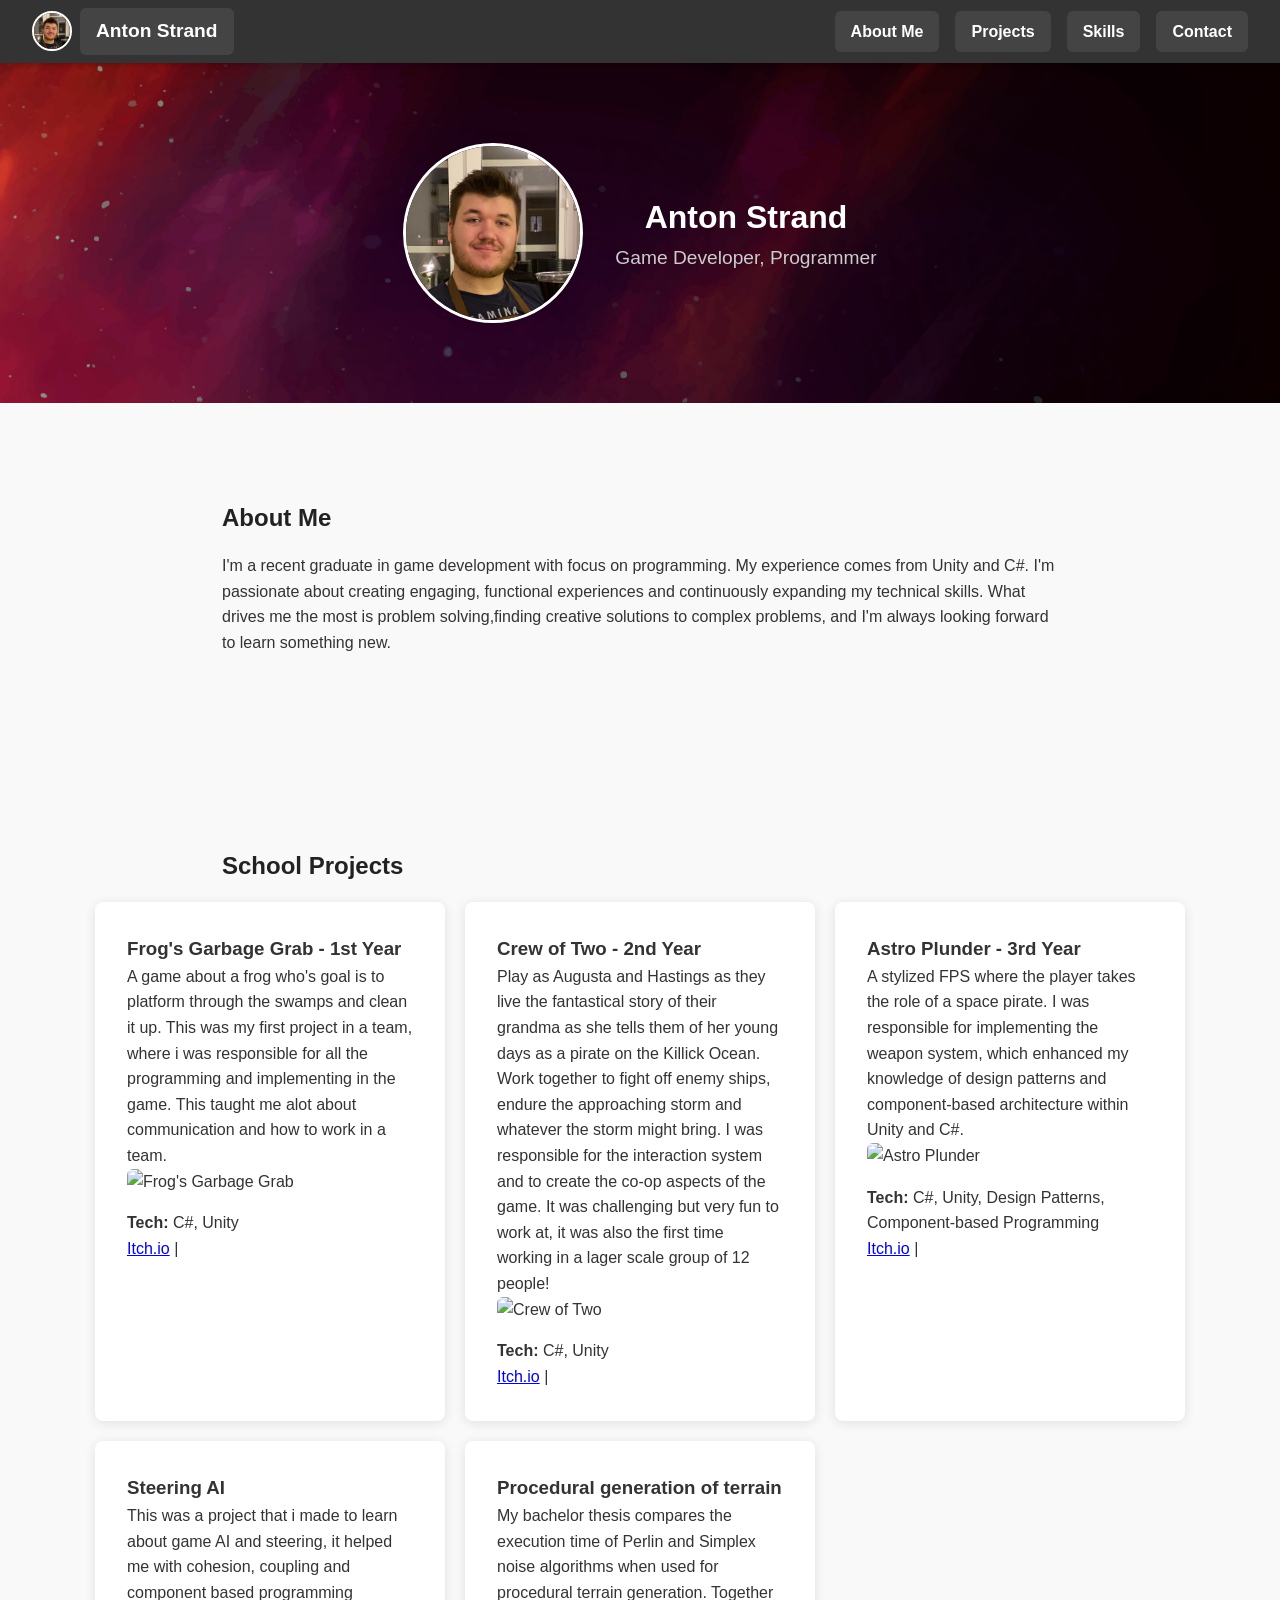
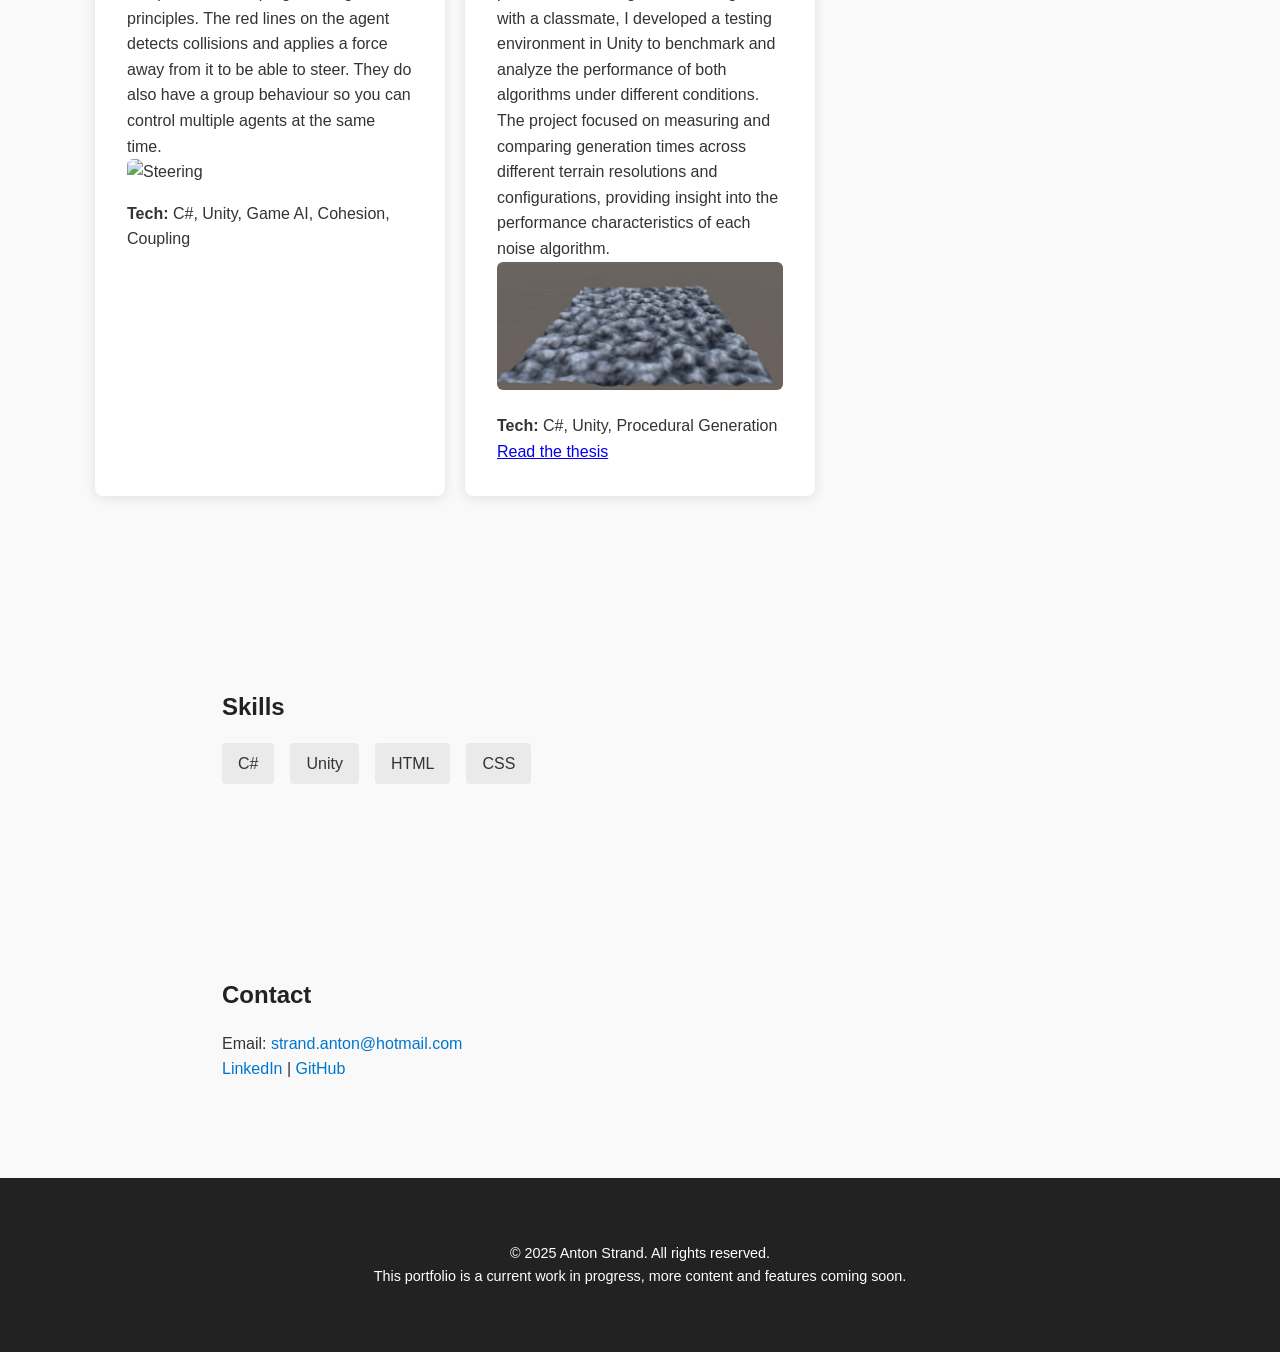
==== index.html @ 8204ea47 "push" ====
<!DOCTYPE html>
<html lang="en">
<head>
  <meta charset="UTF-8" />
  <meta name="viewport" content="width=device-width, initial-scale=1.0"/>
  <title>Anton Strand | Portfolio</title>
  <link rel="stylesheet" href="style.css" />
</head>
<body>
  <nav class="navbar">
    <img src="FacebookAnton.jpg" alt="Anton Strand" class="nav-pic" />
    <a href="#" class="nav-logo">Anton Strand</a>
    <div class="nav-content">
      <a href="#about" class="nav-link">About Me</a>

      <div class="dropdown">
        
        <a href="#projects" class="nav-link">Projects</a>
        
        <div class="dropdown-menu">
        <a href="AstroPlunder.html" class="dropdown-item">Astro Plunder</a>
                <a href="CrewOfTwo.html" class="dropdown-item">Crew of Two</a>
                <a href="SteeringAI.html" class="dropdown-item">Steering AI</a>
                <a href="FrogsGarbageGrab.html" class="dropdown-item">Frog's Garbage Grab</a>
        </div>
           
      </div>

      <a href="#skills" class="nav-link">Skills</a>
      <a href="#contact" class="nav-link">Contact</a>
    </div>
  </nav>

  <header class="header">
    <div class="container header-content">
        <img src="FacebookAnton.jpg" alt="Anton Strand" class="profile-pic" />
        <div>
          <h1>Anton Strand</h1>
          <p class="tagline">Game Developer, Programmer</p>
        </div>
    </div>
  </header>

  <section id="about" class="about section">
    <div class="container">
      <h2>About Me</h2>
      <p>I'm a recent graduate in game development with focus on programming.
         My experience comes from Unity and C#. 
         I'm passionate about creating engaging, functional experiences and continuously expanding my technical skills.
         What drives me the most is problem solving,finding creative solutions to complex problems, and I'm always looking forward to learn something new. </p>
    </div>
  </section>

  <section id="projects" class="projects section">
    <div class="container">
      <h2>School Projects</h2>
      <div class="project-grid">
         <div class="project-card">
          <h3>Frog's Garbage Grab - 1st Year</h3>
          <p>A game about a frog who's goal is to platform through the swamps and clean it up.
            This was my first project in a team, where i was responsible for all the programming and implementing in the game.
            This taught me alot about communication and how to work in a team.
          </p>
          <img src="FrogGame.gif" alt="Frog's Garbage Grab"  class="project-gif">
          <p><strong>Tech:</strong> C#, Unity</p>
          <a href="https://frogsgarbagegrab.itch.io/frogs-garbage-grab">Itch.io</a> |
        </div>
        <div class="project-card">
          <h3>Crew of Two - 2nd Year</h3>
          <p>Play as Augusta and Hastings as they live the fantastical story of their grandma as she tells them of her young days as a pirate on the Killick Ocean.
             Work together to fight off enemy ships, endure the approaching storm and whatever the storm might bring.
            I was responsible for the interaction system and to create the co-op aspects of the game. It was challenging but very fun to work at,
            it was also the first time working in a lager scale group of 12 people!
          </p>
          <img src="PirateGame.gif" alt="Crew of Two"  class="project-gif"> 
           <p><strong>Tech:</strong> C#, Unity</p>
           <a href="https://dummaaporentertainment.itch.io/crew-of-two">Itch.io</a> | 
        </div>
        <div class="project-card">
          <h3>Astro Plunder - 3rd Year</h3>
          <p>A stylized FPS where the player takes the role of a space pirate.
            I was responsible for implementing the weapon system, which enhanced my knowledge of design patterns
            and component-based architecture within Unity and C#.
          </p>
          <img src="AstroPlunder.gif" alt="Astro Plunder"  class="project-gif">
          <p><strong>Tech:</strong> C#, Unity, Design Patterns, Component-based Programming</p>
        <a href="https://pipeturn.itch.io/astro-plunder">Itch.io</a> |
       
        </div>
                
        
        <div class="project-card">
          <h3>Steering AI</h3>
          <p>This was a project that i made to learn about game AI and steering, it helped me with cohesion, coupling and component based programming principles.
            The red lines on the agent detects collisions and applies a force away from it to be able to steer. They do also have a group behaviour so you can control
            multiple agents at the same time.
          </p>
          <img src="Steering.gif" alt="Steering"  class="project-gif"> 
           <p><strong>Tech:</strong> C#, Unity, Game AI, Cohesion, Coupling</p>
           

        </div>
       
        <div class="project-card">
          <h3>Procedural generation of terrain</h3>
          <p>
            My bachelor thesis compares the execution time of Perlin and Simplex noise algorithms when used for procedural terrain generation.
            Together with a classmate, I developed a testing environment in Unity to benchmark and analyze the performance of both algorithms under different conditions.
            The project focused on measuring and comparing generation times across different terrain resolutions and configurations, providing insight into the performance characteristics of each noise algorithm.</p>
          <img src="Terrain.png" alt="Generated Terrain"  class="project-gif"> 
           <p><strong>Tech:</strong> C#, Unity, Procedural Generation</p>
           <a href="http://his.diva-portal.org/smash/record.jsf?pid=diva2:1953519">Read the thesis</a>
          
        </div>

      </div>
    </div>
  </section>

  <section id="skills" class="skills section">
    <div class="container">
      <h2>Skills</h2>
      <ul class="skills-list">
        <li>C#</li>
        <li>Unity</li>
        <li>HTML</li>
        <li>CSS</li>
      </ul>
    </div>
  </section>

  <section id="contact" class="contact section">
    <div class="container">
      <h2>Contact</h2>
      <p>Email: <a href="mailto:strand.anton@hotmail.com">strand.anton@hotmail.com</a></p>
      <p>
        <a href="https://www.linkedin.com/in/anton-strand-388951286/">LinkedIn</a> |
        <a href="https://github.com/AntonStrandd">GitHub</a>
      </p>
    </div>
  </section>

  <footer class="footer">
    <div class="container">
      <p>&copy; 2025 Anton Strand. All rights reserved.</p>
      <p>This portfolio is a current work in progress, more content and features coming soon.</p>
    </div>
  </footer>
</body>
</html>
---- style.css ----
/* Basic Reset */
* {
  margin: 0;
  padding: 0;
  box-sizing: border-box;
}

html {
  scroll-behavior: smooth;
}

body {
  font-family: sans-serif;
  line-height: 1.6;
  background: #f9f9f9;
  color: #333;
}

.container {
  max-width: 900px;
  margin: auto;
  padding: 2rem;
}

.section {
  padding: 4rem 0;
}

.header {
  background: url("90559.jpg") no-repeat center center/cover;
  color: white;
  padding: 3rem 0;
  text-align: center;
}

.header-content {
  display: flex;
  align-items: center;
  gap: 2rem;
  flex-wrap: wrap;
  justify-content: center;
}

.profile-pic {
  width: 180px;
  height: 180px;
  border-radius: 50%;
  object-fit: cover;
  border: 3px solid white;
  box-shadow: 0 4px 10px rgba(0,0,0,0.1);
}

.tagline {
  font-size: 1.2rem;
  color: #ccc;
}

h2 {
  margin-bottom: 1rem;
  color: #222;
}

.project-grid {
  display: grid;
  grid-template-columns: repeat(3, 350px);
  gap: 20px;
  justify-content: center;
}

@media (max-width: 1150px) {
  .project-grid {
    grid-template-columns: repeat(2, 350px);
  }
}

@media (max-width: 750px) {
  .project-grid {
    grid-template-columns: 1fr;
  }
}

.project-card {
  background: white;
  padding: 2rem;
  border-radius: 8px;
  box-shadow: 0 2px 12px rgba(0,0,0,0.1);
  min-height: 300px;
}

.project-gif {
  width: 100%;
  height: auto;
  border-radius: 6px;
  margin-bottom: 1rem;
  object-fit: cover;
  max-height: 200px;
}

.skills-list {
  list-style: none;
  display: flex;
  flex-wrap: wrap;
  gap: 1rem;
}

.skills-list li {
  background: #eaeaea;
  padding: 0.5rem 1rem;
  border-radius: 4px;
}

.contact a {
  color: #0077cc;
  text-decoration: none;
}

.contact a:hover {
  text-decoration: underline;
}

.footer {
  background: #222;
  color: white;
  text-align: center;
  padding: 2rem 0;
  font-size: 0.9rem;
}

.navbar {
  position: sticky;
  top: 0;
  width: 100%;
  background-color: #333;
  padding: 0.5rem 2rem;
  z-index: 1000;
  display: flex;
  justify-content: space-between;
  align-items: center;
  box-shadow: 0 2px 5px rgba(0, 0, 0, 0.2);
}

.nav-content {
  display: flex;
  gap: 1rem;
  margin-left: auto;
}

.nav-link {
  color: white;
  text-decoration: none;
  background-color: #444;
  padding: 0.5rem 1rem;
  border-radius: 6px;
  font-weight: bold;
  transition: background-color 0.3s ease, color 0.3s ease;
}

.nav-link:hover {
  background-color: #525252;
  color: #fff;
}

.navbar a {
  color: white;
  text-decoration: none;
  font-weight: bold;
  transition: color 0.3s ease;
}

.navbar a:hover {
  color: #ffffff;
}

.nav-logo {
  color: white;
  text-decoration: none;
  font-weight: bold;
  font-size: 1.2rem;
  background-color: #444;
  padding: 0.5rem 1rem;
  border-radius: 6px;
  transition: background-color 0.3s ease, color 0.3s ease;
}

.nav-logo:hover {
  background-color: #525252;
  color: #fff;
}

.nav-pic {
  width: 40px;
  height: 40px;
  border-radius: 50%;
  object-fit: cover;
  margin-right: 0.5rem;
  border: 2px solid white;
}

@media (max-width: 600px) {
  .profile-pic {
    width: 120px;
    height: 120px;
  }
}

/* Dropdown Container */
.dropdown {
  position: relative;
}

/* Keep same style as .nav-link */
.dropdown > .nav-link {
  cursor: pointer;
  display: inline-block;
  background-color: #444;
  padding: 0.5rem 1rem;
  border-radius: 6px;
  font-weight: bold;
  transition: background-color 0.3s ease;
}

/* Hover styles */
.dropdown > .nav-link:hover {
  background-color: #525252;
}

/* Dropdown Menu Styles */
.dropdown-menu {
  display: none;
  position: absolute;
  left: 0px;
  top: 100%;
  background-color: #444;
  box-shadow: 0 2px 5px rgba(0, 0, 0, 0.2);
  border-radius: 6px;
  min-width: 180px;
  z-index: 1001;
}

/* Show dropdown on hover */
.dropdown:hover .dropdown-menu {
  display: block;
}

/* Dropdown links */
.dropdown-item {
  display: block;
  padding: 0.75rem 1rem;
  color: white;
  text-decoration: none;
  border-bottom: 1px solid #555;
}

.dropdown-item:last-child {
  border-bottom: none;
}

.dropdown-item:hover {
  background-color: #525252;
}
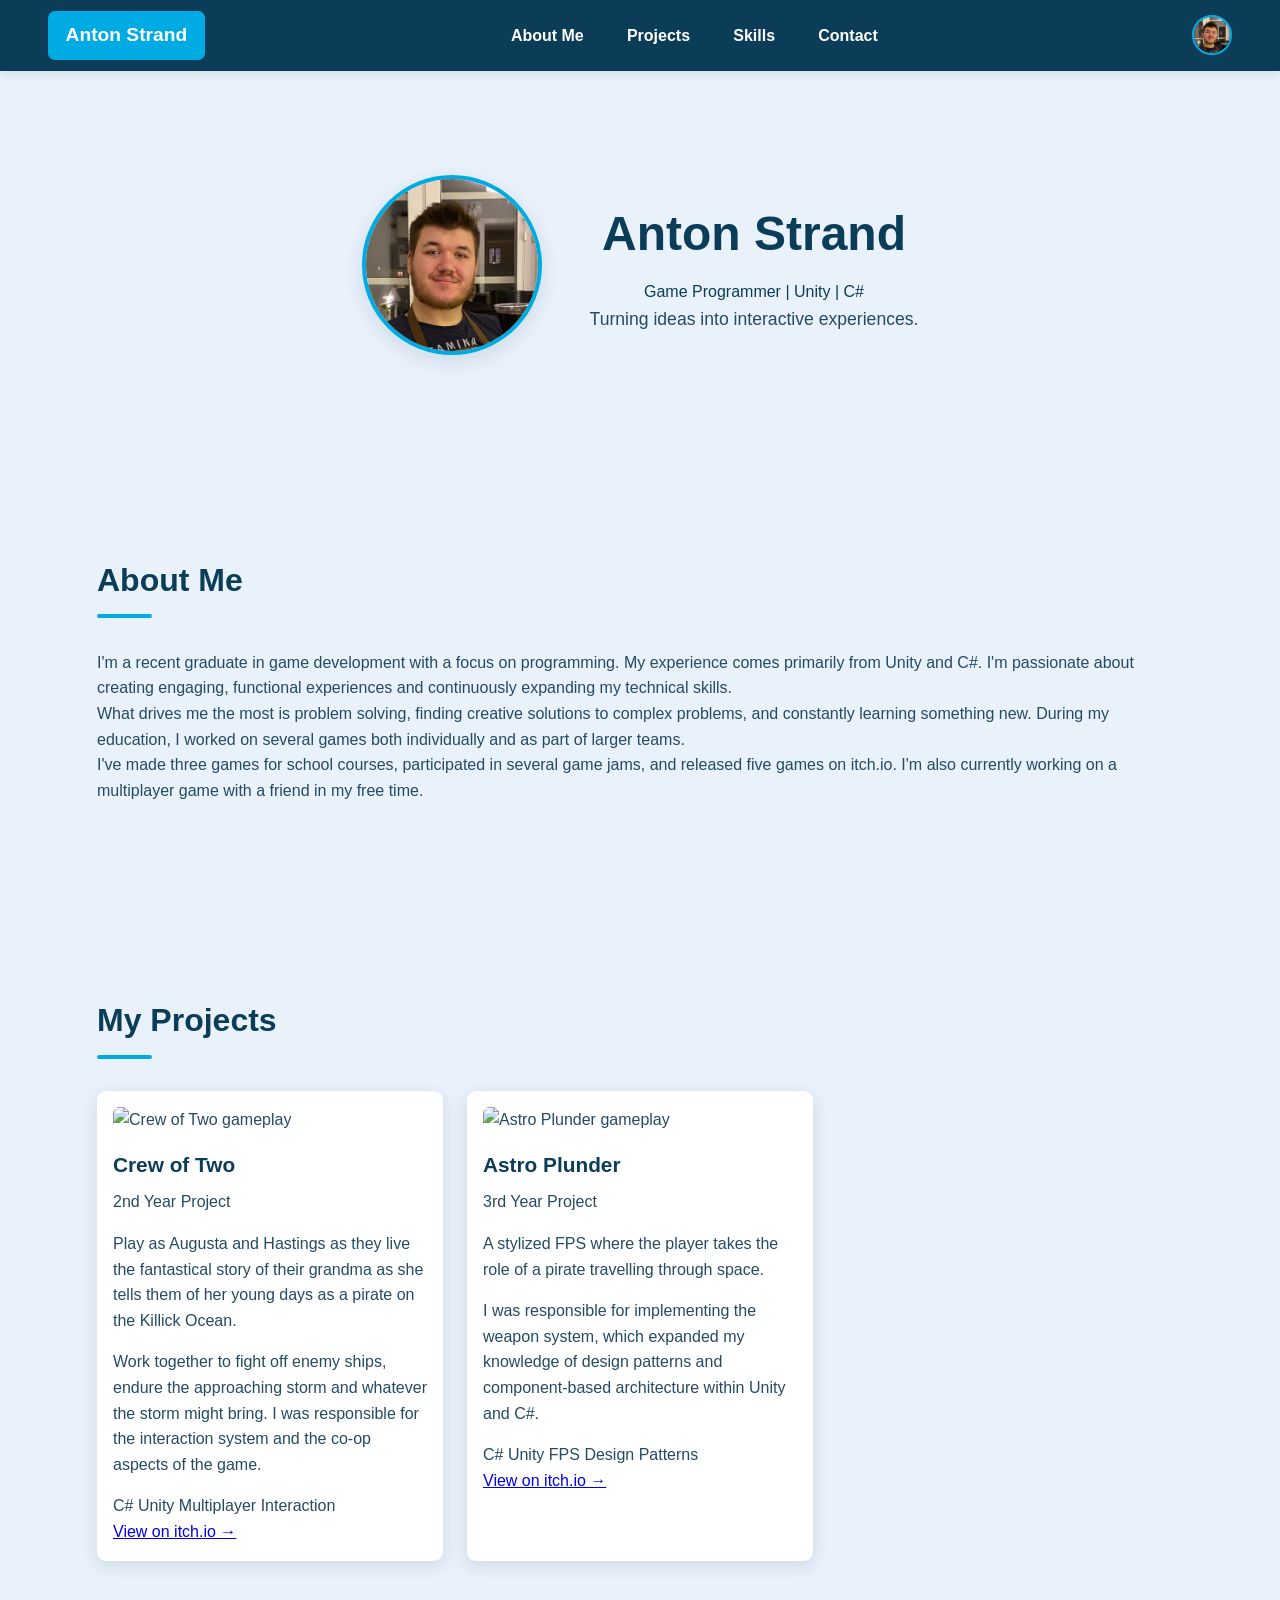
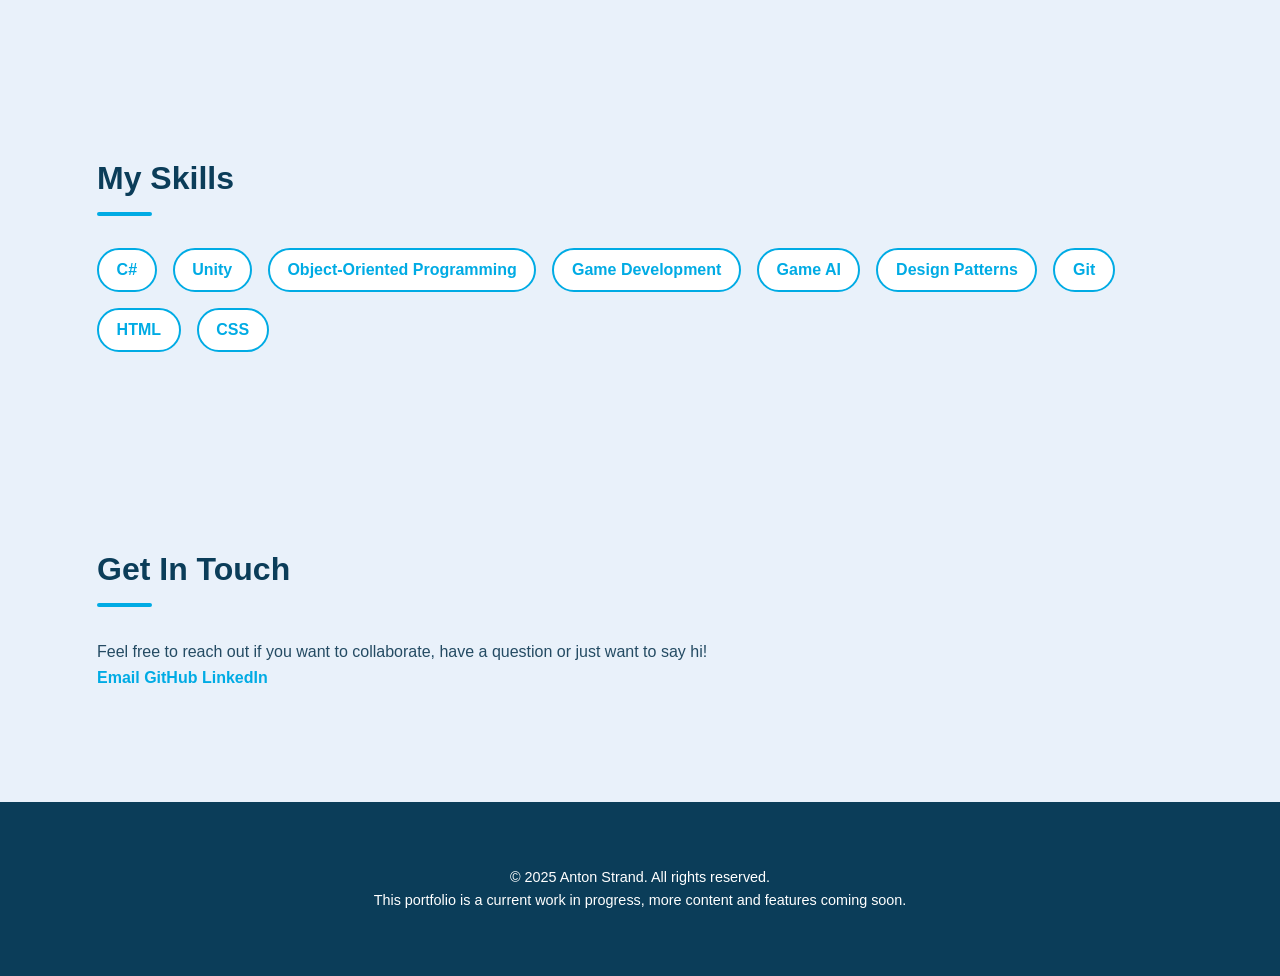
==== commit 4107eafb: "updates" ====
--- a/index.html
+++ b/index.html
@@ -1,150 +1,370 @@
 <!DOCTYPE html>
+
 <html lang="en">
-<head>
-  <meta charset="UTF-8" />
-  <meta name="viewport" content="width=device-width, initial-scale=1.0"/>
-  <title>Anton Strand | Portfolio</title>
-  <link rel="stylesheet" href="style.css" />
-</head>
+
+<head> <meta charset="UTF-8" /> <meta name="viewport" content="width=device-width, initial-scale=1.0" />
+
+<title>Anton Strand | Portfolio</title>
+
+<link rel="stylesheet" href="style.css" /> </head>
+
 <body>
-  <nav class="navbar">
-    <img src="FacebookAnton.jpg" alt="Anton Strand" class="nav-pic" />
-    <a href="#" class="nav-logo">Anton Strand</a>
-    <div class="nav-content">
-      <a href="#about" class="nav-link">About Me</a>
-
-      <div class="dropdown">
-        
-        <a href="#projects" class="nav-link">Projects</a>
-        
-        <div class="dropdown-menu">
-        <a href="AstroPlunder.html" class="dropdown-item">Astro Plunder</a>
-                <a href="CrewOfTwo.html" class="dropdown-item">Crew of Two</a>
-                <a href="SteeringAI.html" class="dropdown-item">Steering AI</a>
-                <a href="FrogsGarbageGrab.html" class="dropdown-item">Frog's Garbage Grab</a>
+
+<!-- ========================= NAVIGATION ========================== -->
+
+<nav class="navbar">
+
+<a href="#" class="nav-logo">
+  Anton Strand
+</a>
+
+<div class="nav-content">
+
+  <a href="#about" class="nav-link">
+    About Me
+  </a>
+
+  <div class="dropdown">
+
+    <a href="#projects" class="nav-link">
+      Projects
+    </a>
+
+    <div class="dropdown-menu">
+
+      <a href="AstroPlunder.html" class="dropdown-item">
+        Astro Plunder
+      </a>
+
+      <a href="CrewOfTwo.html" class="dropdown-item">
+        Crew of Two
+      </a>
+
+      <a href="SteeringAI.html" class="dropdown-item">
+        Steering AI
+      </a>
+
+      <a href="FrogsGarbageGrab.html" class="dropdown-item">
+        Frog's Garbage Grab
+      </a>
+
+    </div>
+
+  </div>
+
+  <a href="#skills" class="nav-link">
+    Skills
+  </a>
+
+  <a href="#contact" class="nav-link">
+    Contact
+  </a>
+
+</div>
+
+<img
+  src="FacebookAnton.jpg"
+  alt="Anton Strand"
+  class="nav-pic"
+/>
+
+</nav>
+
+<!-- ========================= HERO ========================== -->
+
+<header class="header">
+
+<div class="container header-content">
+
+  <img
+    src="FacebookAnton.jpg"
+    alt="Anton Strand"
+    class="profile-pic"
+  />
+
+  <div class="hero-text">
+
+    <h1>
+      Anton Strand
+    </h1>
+
+    <p class="hero-title">
+      Game Programmer
+      <span>|</span>
+      Unity
+      <span>|</span>
+      C#
+    </p>
+
+    <p class="tagline">
+      Turning ideas into interactive experiences.
+    </p>
+
+  </div>
+
+</div>
+
+</header>
+
+<!-- ========================= ABOUT ========================== -->
+
+<section id="about" class="about section">
+
+<div class="container">
+
+  <h2>
+    About Me
+  </h2>
+
+  <p class="about-text">
+    I'm a recent graduate in game development with a focus on
+    programming. My experience comes primarily from Unity and C#.
+    I'm passionate about creating engaging, functional experiences
+    and continuously expanding my technical skills.
+  </p>
+
+  <p class="about-text">
+    What drives me the most is problem solving, finding creative
+    solutions to complex problems, and constantly learning something
+    new. During my education, I worked on several games both
+    individually and as part of larger teams.
+  </p>
+
+  <p class="about-text">
+    I've made three games for school courses, participated in
+    several game jams, and released five games on itch.io.
+    I'm also currently working on a multiplayer game with a friend
+    in my free time.
+  </p>
+
+</div>
+
+</section>
+
+<!-- ========================= PROJECTS ========================== -->
+
+<section id="projects" class="projects section">
+
+<div class="container">
+
+  <h2>
+    My Projects
+  </h2>
+
+  <div class="project-grid">
+
+
+    <!-- =========================
+         CREW OF TWO
+    ========================== -->
+
+    <article class="project-card">
+
+      <img
+        src="PirateGame.gif"
+        alt="Crew of Two gameplay"
+        class="project-gif"
+      />
+
+      <div class="project-content">
+
+        <h3>
+          Crew of Two
+        </h3>
+
+        <p class="project-year">
+          2nd Year Project
+        </p>
+
+        <p>
+          Play as Augusta and Hastings as they live the fantastical
+          story of their grandma as she tells them of her young days
+          as a pirate on the Killick Ocean.
+        </p>
+
+        <p>
+          Work together to fight off enemy ships, endure the
+          approaching storm and whatever the storm might bring.
+          I was responsible for the interaction system and the
+          co-op aspects of the game.
+        </p>
+
+        <div class="project-tags">
+
+          <span>C#</span>
+          <span>Unity</span>
+          <span>Multiplayer</span>
+          <span>Interaction</span>
+
         </div>
-           
+
+        <a
+          href="https://dummaaporentertainment.itch.io/crew-of-two"
+          class="project-link"
+          target="_blank"
+          rel="noopener noreferrer"
+        >
+          View on itch.io →
+        </a>
+
       </div>
 
-      <a href="#skills" class="nav-link">Skills</a>
-      <a href="#contact" class="nav-link">Contact</a>
-    </div>
-  </nav>
-
-  <header class="header">
-    <div class="container header-content">
-        <img src="FacebookAnton.jpg" alt="Anton Strand" class="profile-pic" />
-        <div>
-          <h1>Anton Strand</h1>
-          <p class="tagline">Game Developer, Programmer</p>
+    </article>
+
+
+    <!-- =========================
+         ASTRO PLUNDER
+    ========================== -->
+
+    <article class="project-card">
+
+      <img
+        src="AstroPlunder.gif"
+        alt="Astro Plunder gameplay"
+        class="project-gif"
+      />
+
+      <div class="project-content">
+
+        <h3>
+          Astro Plunder
+        </h3>
+
+        <p class="project-year">
+          3rd Year Project
+        </p>
+
+        <p>
+          A stylized FPS where the player takes the role of a
+          pirate travelling through space.
+        </p>
+
+        <p>
+          I was responsible for implementing the weapon system,
+          which expanded my knowledge of design patterns and
+          component-based architecture within Unity and C#.
+        </p>
+
+        <div class="project-tags">
+
+          <span>C#</span>
+          <span>Unity</span>
+          <span>FPS</span>
+          <span>Design Patterns</span>
+
         </div>
-    </div>
-  </header>
-
-  <section id="about" class="about section">
-    <div class="container">
-      <h2>About Me</h2>
-      <p>I'm a recent graduate in game development with focus on programming.
-         My experience comes from Unity and C#. 
-         I'm passionate about creating engaging, functional experiences and continuously expanding my technical skills.
-         What drives me the most is problem solving,finding creative solutions to complex problems, and I'm always looking forward to learn something new. </p>
-    </div>
-  </section>
-
-  <section id="projects" class="projects section">
-    <div class="container">
-      <h2>School Projects</h2>
-      <div class="project-grid">
-         <div class="project-card">
-          <h3>Frog's Garbage Grab - 1st Year</h3>
-          <p>A game about a frog who's goal is to platform through the swamps and clean it up.
-            This was my first project in a team, where i was responsible for all the programming and implementing in the game.
-            This taught me alot about communication and how to work in a team.
-          </p>
-          <img src="FrogGame.gif" alt="Frog's Garbage Grab"  class="project-gif">
-          <p><strong>Tech:</strong> C#, Unity</p>
-          <a href="https://frogsgarbagegrab.itch.io/frogs-garbage-grab">Itch.io</a> |
-        </div>
-        <div class="project-card">
-          <h3>Crew of Two - 2nd Year</h3>
-          <p>Play as Augusta and Hastings as they live the fantastical story of their grandma as she tells them of her young days as a pirate on the Killick Ocean.
-             Work together to fight off enemy ships, endure the approaching storm and whatever the storm might bring.
-            I was responsible for the interaction system and to create the co-op aspects of the game. It was challenging but very fun to work at,
-            it was also the first time working in a lager scale group of 12 people!
-          </p>
-          <img src="PirateGame.gif" alt="Crew of Two"  class="project-gif"> 
-           <p><strong>Tech:</strong> C#, Unity</p>
-           <a href="https://dummaaporentertainment.itch.io/crew-of-two">Itch.io</a> | 
-        </div>
-        <div class="project-card">
-          <h3>Astro Plunder - 3rd Year</h3>
-          <p>A stylized FPS where the player takes the role of a space pirate.
-            I was responsible for implementing the weapon system, which enhanced my knowledge of design patterns
-            and component-based architecture within Unity and C#.
-          </p>
-          <img src="AstroPlunder.gif" alt="Astro Plunder"  class="project-gif">
-          <p><strong>Tech:</strong> C#, Unity, Design Patterns, Component-based Programming</p>
-        <a href="https://pipeturn.itch.io/astro-plunder">Itch.io</a> |
-       
-        </div>
-                
-        
-        <div class="project-card">
-          <h3>Steering AI</h3>
-          <p>This was a project that i made to learn about game AI and steering, it helped me with cohesion, coupling and component based programming principles.
-            The red lines on the agent detects collisions and applies a force away from it to be able to steer. They do also have a group behaviour so you can control
-            multiple agents at the same time.
-          </p>
-          <img src="Steering.gif" alt="Steering"  class="project-gif"> 
-           <p><strong>Tech:</strong> C#, Unity, Game AI, Cohesion, Coupling</p>
-           
-
-        </div>
-       
-        <div class="project-card">
-          <h3>Procedural generation of terrain</h3>
-          <p>
-            My bachelor thesis compares the execution time of Perlin and Simplex noise algorithms when used for procedural terrain generation.
-            Together with a classmate, I developed a testing environment in Unity to benchmark and analyze the performance of both algorithms under different conditions.
-            The project focused on measuring and comparing generation times across different terrain resolutions and configurations, providing insight into the performance characteristics of each noise algorithm.</p>
-          <img src="Terrain.png" alt="Generated Terrain"  class="project-gif"> 
-           <p><strong>Tech:</strong> C#, Unity, Procedural Generation</p>
-           <a href="http://his.diva-portal.org/smash/record.jsf?pid=diva2:1953519">Read the thesis</a>
-          
-        </div>
+
+        <a
+          href="https://pipeturn.itch.io/astro-plunder"
+          class="project-link"
+          target="_blank"
+          rel="noopener noreferrer"
+        >
+          View on itch.io →
+        </a>
 
       </div>
-    </div>
-  </section>
-
-  <section id="skills" class="skills section">
-    <div class="container">
-      <h2>Skills</h2>
-      <ul class="skills-list">
-        <li>C#</li>
-        <li>Unity</li>
-        <li>HTML</li>
-        <li>CSS</li>
-      </ul>
-    </div>
-  </section>
-
-  <section id="contact" class="contact section">
-    <div class="container">
-      <h2>Contact</h2>
-      <p>Email: <a href="mailto:strand.anton@hotmail.com">strand.anton@hotmail.com</a></p>
-      <p>
-        <a href="https://www.linkedin.com/in/anton-strand-388951286/">LinkedIn</a> |
-        <a href="https://github.com/AntonStrandd">GitHub</a>
-      </p>
-    </div>
-  </section>
-
-  <footer class="footer">
-    <div class="container">
-      <p>&copy; 2025 Anton Strand. All rights reserved.</p>
-      <p>This portfolio is a current work in progress, more content and features coming soon.</p>
-    </div>
-  </footer>
+
+    </article>
+
+
+
+  </div>
+
+</div>
+
+</section>
+
+<!-- ========================= SKILLS ========================== -->
+
+<section id="skills" class="skills section">
+
+<div class="container">
+
+  <h2>
+    My Skills
+  </h2>
+
+  <ul class="skills-list">
+
+    <li>C#</li>
+    <li>Unity</li>
+    <li>Object-Oriented Programming</li>
+    <li>Game Development</li>
+    <li>Game AI</li>
+    <li>Design Patterns</li>
+    <li>Git</li>
+    <li>HTML</li>
+    <li>CSS</li>
+
+  </ul>
+
+</div>
+
+</section>
+
+<!-- ========================= CONTACT ========================== -->
+
+<section id="contact" class="contact section">
+
+<div class="container">
+
+  <h2>
+    Get In Touch
+  </h2>
+
+  <p class="contact-intro">
+    Feel free to reach out if you want to collaborate,
+    have a question or just want to say hi!
+  </p>
+
+  <div class="contact-links">
+
+    <a href="mailto:strand.anton@hotmail.com">
+      Email
+    </a>
+
+    <a
+      href="https://github.com/AntonStrandd"
+      target="_blank"
+      rel="noopener noreferrer"
+    >
+      GitHub
+    </a>
+
+    <a
+      href="https://www.linkedin.com/in/anton-strand-388951286/"
+      target="_blank"
+      rel="noopener noreferrer"
+    >
+      LinkedIn
+    </a>
+
+  </div>
+
+</div>
+
+</section>
+
+<!-- ========================= FOOTER ========================== -->
+
+<footer class="footer">
+
+<div class="container">
+
+  <p>
+    &copy; 2025 Anton Strand. All rights reserved.
+  </p>
+
+  <p>
+    This portfolio is a current work in progress,
+    more content and features coming soon.
+  </p>
+
+</div>
+
+</footer>
+
 </body>
+
 </html>
--- a/style.css
+++ b/style.css
@@ -1,4 +1,22 @@
-/* Basic Reset */
+/* =========================
+   COLOR PALETTE
+========================= */
+
+:root {
+  --light-blue: #E9F1FA;
+  --bright-blue: #00ABE4;
+  --white: #FFFFFF;
+
+  --dark-blue: #0B3D59;
+  --text: #244B63;
+  --shadow: rgba(11, 61, 89, 0.12);
+}
+
+
+/* =========================
+   RESET
+========================= */
+
 * {
   margin: 0;
   padding: 0;
@@ -10,252 +28,473 @@
 }
 
 body {
-  font-family: sans-serif;
+  font-family: Arial, Helvetica, sans-serif;
   line-height: 1.6;
-  background: #f9f9f9;
-  color: #333;
-}
-
-.container {
-  max-width: 900px;
-  margin: auto;
-  padding: 2rem;
-}
-
-.section {
-  padding: 4rem 0;
-}
-
-.header {
-  background: url("90559.jpg") no-repeat center center/cover;
-  color: white;
-  padding: 3rem 0;
-  text-align: center;
-}
-
-.header-content {
+
+  background: var(--light-blue);
+  color: var(--text);
+}
+
+
+/* =========================
+   NAVBAR
+========================= */
+
+.navbar {
+  position: sticky;
+  top: 0;
+  z-index: 1000;
+
+  width: 100%;
+
+  background: var(--dark-blue);
+
+  padding: 0.7rem 3rem;
+
+  display: flex;
+  justify-content: space-between;
+  align-items: center;
+
+  box-shadow: 0 2px 10px var(--shadow);
+}
+
+.nav-logo {
+  color: var(--white);
+  text-decoration: none;
+
+  font-size: 1.2rem;
+  font-weight: bold;
+
+  background: var(--bright-blue);
+
+  padding: 0.55rem 1.1rem;
+
+  border-radius: 7px;
+
+  transition: 0.2s ease;
+}
+
+.nav-logo:hover {
+  background: var(--white);
+  color: var(--dark-blue);
+}
+
+.nav-content {
   display: flex;
   align-items: center;
-  gap: 2rem;
+  gap: 0.7rem;
+}
+
+.nav-link {
+  color: var(--white);
+  text-decoration: none;
+
+  padding: 0.55rem 1rem;
+
+  border-radius: 7px;
+
+  font-weight: bold;
+
+  transition: 0.2s ease;
+}
+
+.nav-link:hover {
+  background: var(--bright-blue);
+}
+
+
+/* =========================
+   HERO / HEADER
+========================= */
+
+.header {
+  /* No background image */
+
+  background: var(--light-blue);
+
+  color: var(--dark-blue);
+
+  padding: 4.5rem 2rem;
+
+  text-align: center;
+}
+
+.header-content {
+  max-width: 900px;
+
+  margin: auto;
+
+  display: flex;
+
+  align-items: center;
+
+  justify-content: center;
+
+  gap: 3rem;
+
   flex-wrap: wrap;
-  justify-content: center;
 }
 
 .profile-pic {
   width: 180px;
   height: 180px;
+
   border-radius: 50%;
+
   object-fit: cover;
-  border: 3px solid white;
-  box-shadow: 0 4px 10px rgba(0,0,0,0.1);
+
+  border: 4px solid var(--bright-blue);
+
+  box-shadow: 0 6px 20px var(--shadow);
+}
+
+.header h1 {
+  font-size: 3rem;
+
+  color: var(--dark-blue);
+
+  margin-bottom: 0.4rem;
+}
+
+.header h2 {
+  font-size: 1.4rem;
+
+  font-weight: normal;
+
+  color: var(--text);
+
+  margin-bottom: 0.7rem;
 }
 
 .tagline {
-  font-size: 1.2rem;
-  color: #ccc;
-}
-
-h2 {
-  margin-bottom: 1rem;
-  color: #222;
-}
+  font-size: 1.1rem;
+
+  color: var(--text);
+}
+
+
+/* =========================
+   GENERAL SECTIONS
+========================= */
+
+.container {
+  max-width: 1150px;
+
+  margin: auto;
+
+  padding: 2rem;
+}
+
+.section {
+  padding: 4rem 0;
+}
+
+.section h2 {
+  position: relative;
+
+  display: inline-block;
+
+  color: var(--dark-blue);
+
+  font-size: 2rem;
+
+  margin-bottom: 2rem;
+}
+
+
+/* Blue underline */
+
+.section h2::after {
+  content: "";
+
+  display: block;
+
+  width: 55px;
+  height: 4px;
+
+  background: var(--bright-blue);
+
+  margin-top: 0.5rem;
+
+  border-radius: 10px;
+}
+
+
+/* =========================
+   PROJECT GRID
+========================= */
 
 .project-grid {
   display: grid;
-  grid-template-columns: repeat(3, 350px);
-  gap: 20px;
+
+  grid-template-columns: repeat(3, 1fr);
+
+  gap: 1.5rem;
+
   justify-content: center;
 }
 
-@media (max-width: 1150px) {
-  .project-grid {
-    grid-template-columns: repeat(2, 350px);
-  }
-}
-
-@media (max-width: 750px) {
-  .project-grid {
-    grid-template-columns: 1fr;
-  }
-}
+
+/* =========================
+   PROJECT CARD
+========================= */
 
 .project-card {
-  background: white;
-  padding: 2rem;
-  border-radius: 8px;
-  box-shadow: 0 2px 12px rgba(0,0,0,0.1);
+  background: var(--white);
+
+  padding: 1rem;
+
+  border-radius: 9px;
+
+  box-shadow: 0 5px 18px var(--shadow);
+
   min-height: 300px;
+
+  transition:
+    transform 0.2s ease,
+    box-shadow 0.2s ease;
+}
+
+.project-card:hover {
+  transform: translateY(-6px);
+
+  box-shadow: 0 10px 25px rgba(11, 61, 89, 0.18);
 }
 
 .project-gif {
   width: 100%;
-  height: auto;
+
+  height: 200px;
+
+  object-fit: cover;
+
   border-radius: 6px;
+
   margin-bottom: 1rem;
-  object-fit: cover;
-  max-height: 200px;
-}
+}
+
+.project-card h3 {
+  color: var(--dark-blue);
+
+  font-size: 1.3rem;
+
+  margin-bottom: 0.5rem;
+}
+
+.project-card p {
+  color: var(--text);
+
+  margin-bottom: 1rem;
+}
+
+
+/* =========================
+   SKILLS
+========================= */
 
 .skills-list {
   list-style: none;
+
   display: flex;
+
   flex-wrap: wrap;
+
   gap: 1rem;
 }
 
 .skills-list li {
-  background: #eaeaea;
-  padding: 0.5rem 1rem;
-  border-radius: 4px;
+  background: var(--white);
+
+  color: var(--bright-blue);
+
+  padding: 0.45rem 1.1rem;
+
+  border: 2px solid var(--bright-blue);
+
+  border-radius: 30px;
+
+  font-weight: bold;
+
+  transition: 0.2s ease;
+}
+
+.skills-list li:hover {
+  background: var(--bright-blue);
+
+  color: var(--white);
+
+  transform: translateY(-2px);
+}
+
+
+/* =========================
+   CONTACT
+========================= */
+
+.contact {
+  padding-bottom: 5rem;
 }
 
 .contact a {
-  color: #0077cc;
+  color: var(--bright-blue);
+
   text-decoration: none;
+
+  font-weight: bold;
 }
 
 .contact a:hover {
+  color: var(--dark-blue);
+
   text-decoration: underline;
 }
 
+
+/* =========================
+   FOOTER
+========================= */
+
 .footer {
-  background: #222;
-  color: white;
+  background: var(--dark-blue);
+
+  color: var(--white);
+
   text-align: center;
-  padding: 2rem 0;
+
+  padding: 2rem;
+
   font-size: 0.9rem;
 }
 
-.navbar {
-  position: sticky;
-  top: 0;
-  width: 100%;
-  background-color: #333;
-  padding: 0.5rem 2rem;
-  z-index: 1000;
-  display: flex;
-  justify-content: space-between;
-  align-items: center;
-  box-shadow: 0 2px 5px rgba(0, 0, 0, 0.2);
-}
-
-.nav-content {
-  display: flex;
-  gap: 1rem;
-  margin-left: auto;
-}
-
-.nav-link {
-  color: white;
+
+/* =========================
+   DROPDOWN
+========================= */
+
+.dropdown {
+  position: relative;
+}
+
+.dropdown > .nav-link {
+  cursor: pointer;
+}
+
+.dropdown-menu {
+  display: none;
+
+  position: absolute;
+
+  top: calc(100% + 5px);
+  left: 0;
+
+  min-width: 180px;
+
+  background: var(--white);
+
+  border-radius: 7px;
+
+  overflow: hidden;
+
+  box-shadow: 0 5px 15px var(--shadow);
+
+  z-index: 1001;
+}
+
+.dropdown:hover .dropdown-menu {
+  display: block;
+}
+
+.dropdown-item {
+  display: block;
+
+  padding: 0.75rem 1rem;
+
+  color: var(--dark-blue);
+
   text-decoration: none;
-  background-color: #444;
-  padding: 0.5rem 1rem;
-  border-radius: 6px;
-  font-weight: bold;
-  transition: background-color 0.3s ease, color 0.3s ease;
-}
-
-.nav-link:hover {
-  background-color: #525252;
-  color: #fff;
-}
-
-.navbar a {
-  color: white;
-  text-decoration: none;
-  font-weight: bold;
-  transition: color 0.3s ease;
-}
-
-.navbar a:hover {
-  color: #ffffff;
-}
-
-.nav-logo {
-  color: white;
-  text-decoration: none;
-  font-weight: bold;
-  font-size: 1.2rem;
-  background-color: #444;
-  padding: 0.5rem 1rem;
-  border-radius: 6px;
-  transition: background-color 0.3s ease, color 0.3s ease;
-}
-
-.nav-logo:hover {
-  background-color: #525252;
-  color: #fff;
-}
+
+  border-bottom: 1px solid var(--light-blue);
+}
+
+.dropdown-item:last-child {
+  border-bottom: none;
+}
+
+.dropdown-item:hover {
+  background: var(--light-blue);
+
+  color: var(--bright-blue);
+}
+
+
+/* =========================
+   NAV PROFILE PICTURE
+========================= */
 
 .nav-pic {
   width: 40px;
   height: 40px;
+
   border-radius: 50%;
+
   object-fit: cover;
-  margin-right: 0.5rem;
-  border: 2px solid white;
+
+  border: 2px solid var(--bright-blue);
+
+  margin-left: 0.5rem;
+}
+
+
+/* =========================
+   RESPONSIVE
+========================= */
+
+@media (max-width: 1150px) {
+
+  .project-grid {
+    grid-template-columns: repeat(2, 350px);
+  }
+
+}
+
+@media (max-width: 750px) {
+
+  .project-grid {
+    grid-template-columns: 1fr;
+  }
+
+  .header h1 {
+    font-size: 2.3rem;
+  }
+
+  .header-content {
+    gap: 1.5rem;
+  }
+
 }
 
 @media (max-width: 600px) {
+
+  .navbar {
+    padding: 0.7rem 1rem;
+  }
+
+  .nav-content {
+    gap: 0.2rem;
+  }
+
+  .nav-link {
+    padding: 0.45rem 0.6rem;
+    font-size: 0.9rem;
+  }
+
   .profile-pic {
-    width: 120px;
-    height: 120px;
-  }
-}
-
-/* Dropdown Container */
-.dropdown {
-  position: relative;
-}
-
-/* Keep same style as .nav-link */
-.dropdown > .nav-link {
-  cursor: pointer;
-  display: inline-block;
-  background-color: #444;
-  padding: 0.5rem 1rem;
-  border-radius: 6px;
-  font-weight: bold;
-  transition: background-color 0.3s ease;
-}
-
-/* Hover styles */
-.dropdown > .nav-link:hover {
-  background-color: #525252;
-}
-
-/* Dropdown Menu Styles */
-.dropdown-menu {
-  display: none;
-  position: absolute;
-  left: 0px;
-  top: 100%;
-  background-color: #444;
-  box-shadow: 0 2px 5px rgba(0, 0, 0, 0.2);
-  border-radius: 6px;
-  min-width: 180px;
-  z-index: 1001;
-}
-
-/* Show dropdown on hover */
-.dropdown:hover .dropdown-menu {
-  display: block;
-}
-
-/* Dropdown links */
-.dropdown-item {
-  display: block;
-  padding: 0.75rem 1rem;
-  color: white;
-  text-decoration: none;
-  border-bottom: 1px solid #555;
-}
-
-.dropdown-item:last-child {
-  border-bottom: none;
-}
-
-.dropdown-item:hover {
-  background-color: #525252;
-}
-
+    width: 130px;
+    height: 130px;
+  }
+
+  .header {
+    padding: 3rem 1rem;
+  }
+
+}
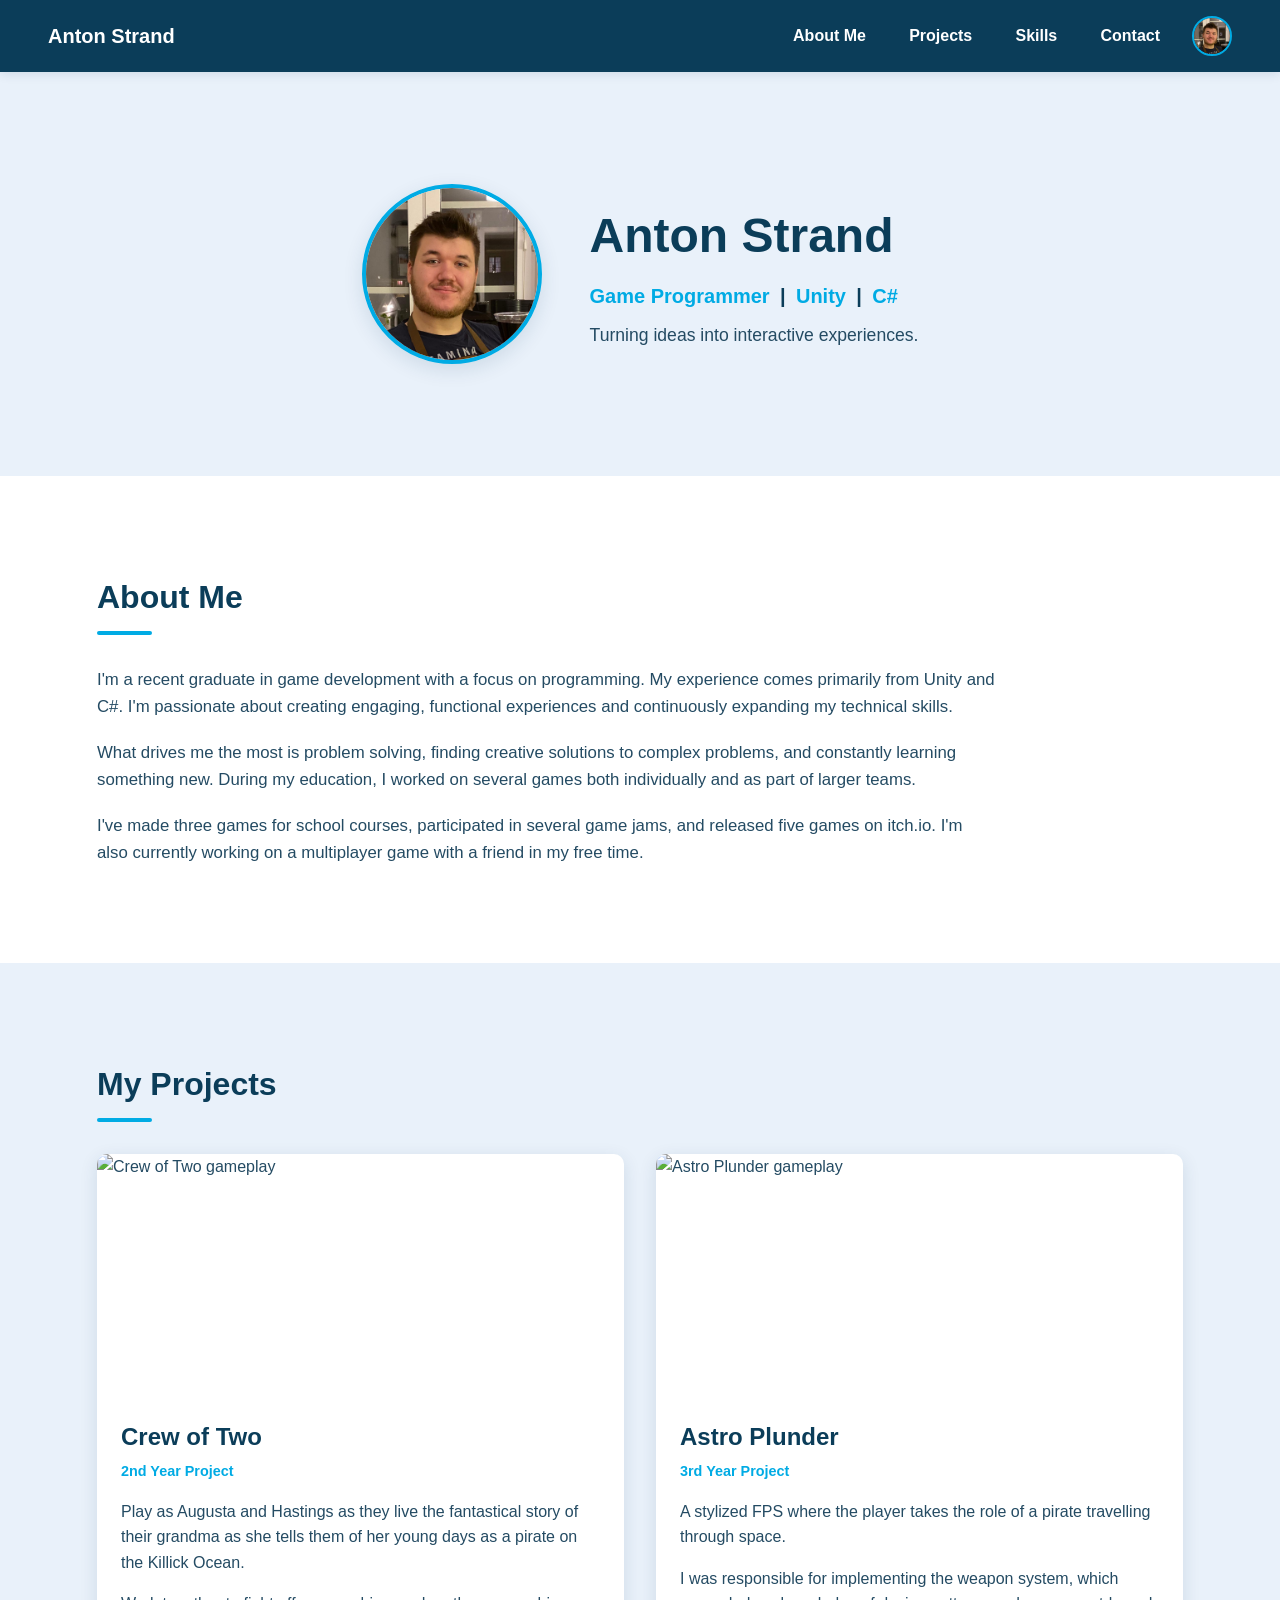
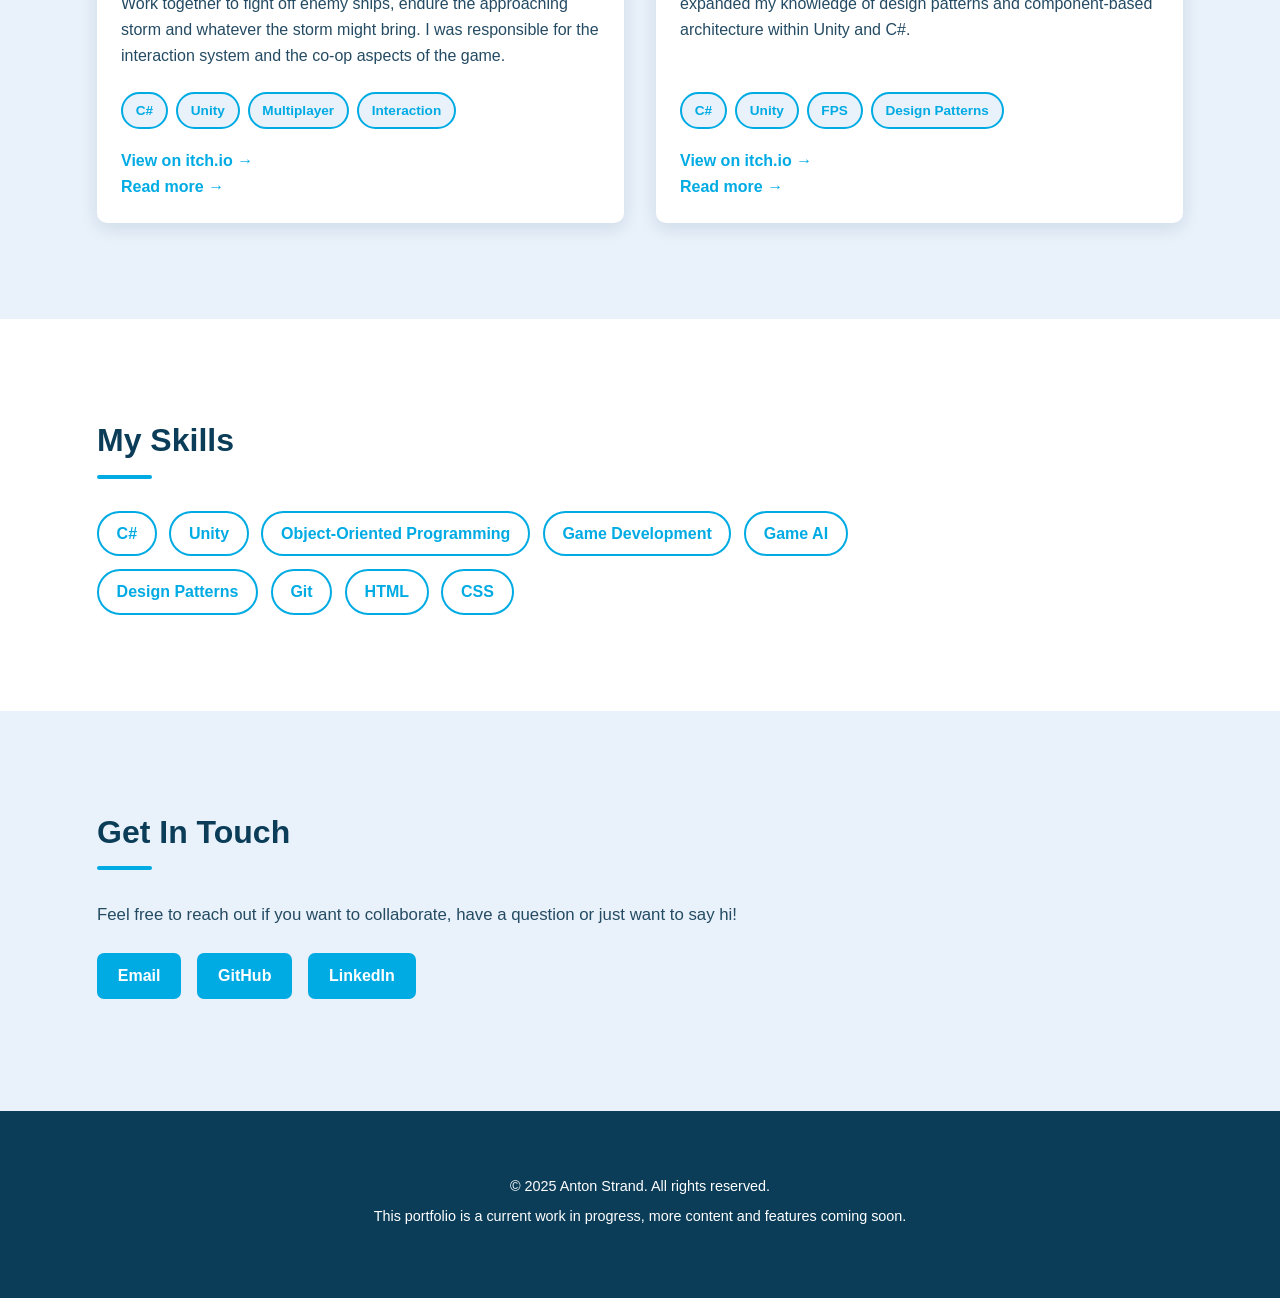
==== commit f9734e45: "ASDOLFIGJAREDOIFTGHAER" ====
--- a/index.html
+++ b/index.html
@@ -14,59 +14,51 @@
 
 <nav class="navbar">
 
-<a href="#" class="nav-logo">
-  Anton Strand
-</a>
-
-<div class="nav-content">
-
-  <a href="#about" class="nav-link">
-    About Me
+  <a href="#" class="nav-logo">
+    Anton Strand
   </a>
 
-  <div class="dropdown">
-
-    <a href="#projects" class="nav-link">
-      Projects
-    </a>
-
-    <div class="dropdown-menu">
-
-      <a href="AstroPlunder.html" class="dropdown-item">
-        Astro Plunder
+  <div class="nav-content">
+
+    <a href="#about" class="nav-link">
+      About Me
+    </a>
+
+    <div class="dropdown">
+
+      <a href="#projects" class="nav-link">
+        Projects
       </a>
 
-      <a href="CrewOfTwo.html" class="dropdown-item">
-        Crew of Two
-      </a>
-
-      <a href="SteeringAI.html" class="dropdown-item">
-        Steering AI
-      </a>
-
-      <a href="FrogsGarbageGrab.html" class="dropdown-item">
-        Frog's Garbage Grab
-      </a>
+      <div class="dropdown-menu">
+
+        <a href="AstroPlunder.html" class="dropdown-item">
+          Astro Plunder
+        </a>
+
+        <a href="CrewOfTwo.html" class="dropdown-item">
+          Crew of Two
+        </a>
+
+      </div>
 
     </div>
 
+    <a href="#skills" class="nav-link">
+      Skills
+    </a>
+
+    <a href="#contact" class="nav-link">
+      Contact
+    </a>
+
+    <img
+      src="FacebookAnton.jpg"
+      alt="Anton Strand"
+      class="nav-pic"
+    >
+
   </div>
-
-  <a href="#skills" class="nav-link">
-    Skills
-  </a>
-
-  <a href="#contact" class="nav-link">
-    Contact
-  </a>
-
-</div>
-
-<img
-  src="FacebookAnton.jpg"
-  alt="Anton Strand"
-  class="nav-pic"
-/>
 
 </nav>
 
@@ -206,7 +198,14 @@
         >
           View on itch.io →
         </a>
-
+        <a
+          href="CrewOfTwo.html"
+          class="project-link"
+          target="_blank"
+          rel="noopener noreferrer"
+        >
+          Read more →
+        </a>
       </div>
 
     </article>
@@ -261,6 +260,14 @@
           rel="noopener noreferrer"
         >
           View on itch.io →
+        </a>
+                <a
+          href="AstroPlunder.html"
+          class="project-link"
+          target="_blank"
+          rel="noopener noreferrer"
+        >
+          Read more →
         </a>
 
       </div>
--- a/style.css
+++ b/style.css
@@ -1,500 +1,782 @@
 /* =========================
-   COLOR PALETTE
+COLOR PALETTE
 ========================= */
 
 :root {
-  --light-blue: #E9F1FA;
-  --bright-blue: #00ABE4;
-  --white: #FFFFFF;
-
-  --dark-blue: #0B3D59;
-  --text: #244B63;
-  --shadow: rgba(11, 61, 89, 0.12);
-}
-
-
-/* =========================
-   RESET
+--light-blue: #E9F1FA;
+--bright-blue: #00ABE4;
+--white: #FFFFFF;
+
+--dark-blue: #0B3D59;
+--text: #244B63;
+
+--shadow: rgba(11, 61, 89, 0.12);
+}
+
+/* =========================
+RESET
 ========================= */
 
 * {
   margin: 0;
   padding: 0;
   box-sizing: border-box;
-}
+  }
 
 html {
-  scroll-behavior: smooth;
+scroll-behavior: smooth;
 }
 
 body {
-  font-family: Arial, Helvetica, sans-serif;
-  line-height: 1.6;
-
-  background: var(--light-blue);
-  color: var(--text);
-}
-
-
-/* =========================
-   NAVBAR
+font-family: Arial, Helvetica, sans-serif;
+line-height: 1.6;
+
+background: var(--light-blue);
+color: var(--text);
+}
+
+/* =========================
+NAVBAR
 ========================= */
 
 .navbar {
-  position: sticky;
-  top: 0;
-  z-index: 1000;
-
-  width: 100%;
-
-  background: var(--dark-blue);
-
-  padding: 0.7rem 3rem;
-
-  display: flex;
-  justify-content: space-between;
-  align-items: center;
-
-  box-shadow: 0 2px 10px var(--shadow);
-}
+position: sticky;
+top: 0;
+z-index: 1000;
+
+width: 100%;
+
+background: var(--dark-blue);
+
+padding: 0.7rem 3rem;
+
+display: flex;
+align-items: center;
+
+box-shadow: 0 2px 10px var(--shadow);
+}
+
+/* Name on the left */
 
 .nav-logo {
-  color: var(--white);
-  text-decoration: none;
-
-  font-size: 1.2rem;
-  font-weight: bold;
-
-  background: var(--bright-blue);
-
-  padding: 0.55rem 1.1rem;
-
-  border-radius: 7px;
-
-  transition: 0.2s ease;
+color: var(--white);
+
+text-decoration: none;
+
+font-size: 1.25rem;
+font-weight: bold;
+
+padding: 0.55rem 0;
+
+transition: 0.2s ease;
+
+flex-shrink: 0;
 }
 
 .nav-logo:hover {
-  background: var(--white);
-  color: var(--dark-blue);
-}
+color: var(--bright-blue);
+}
+
+/* Navigation on the right */
 
 .nav-content {
-  display: flex;
-  align-items: center;
-  gap: 0.7rem;
-}
+margin-left: auto;
+
+display: flex;
+align-items: center;
+
+gap: 0.7rem;
+}
+
+/* Navigation buttons */
 
 .nav-link {
-  color: var(--white);
-  text-decoration: none;
-
-  padding: 0.55rem 1rem;
-
-  border-radius: 7px;
-
-  font-weight: bold;
-
-  transition: 0.2s ease;
+color: var(--white);
+
+text-decoration: none;
+
+padding: 0.55rem 1rem;
+
+border-radius: 7px;
+
+font-weight: bold;
+
+transition:
+background-color 0.2s ease,
+color 0.2s ease;
 }
 
 .nav-link:hover {
-  background: var(--bright-blue);
-}
-
-
-/* =========================
-   HERO / HEADER
+background: var(--bright-blue);
+
+color: var(--white);
+}
+
+/* =========================
+NAV PROFILE PICTURE
+========================= */
+
+.nav-pic {
+width: 40px;
+height: 40px;
+
+border-radius: 50%;
+
+object-fit: cover;
+
+border: 2px solid var(--bright-blue);
+
+margin-left: 0.3rem;
+}
+
+/* =========================
+DROPDOWN
+========================= */
+
+.dropdown {
+position: relative;
+}
+
+.dropdown > .nav-link {
+cursor: pointer;
+}
+
+/* Dropdown menu */
+
+.dropdown-menu {
+display: none;
+
+position: absolute;
+
+top: calc(100% + 5px);
+left: 0;
+
+min-width: 190px;
+
+background: var(--white);
+
+border-radius: 7px;
+
+overflow: hidden;
+
+box-shadow: 0 5px 18px var(--shadow);
+
+z-index: 1001;
+}
+
+/* Show dropdown */
+
+.dropdown:hover .dropdown-menu {
+display: block;
+}
+
+/* Dropdown links */
+
+.dropdown-item {
+display: block;
+
+padding: 0.75rem 1rem;
+
+color: var(--dark-blue);
+
+text-decoration: none;
+
+border-bottom: 1px solid var(--light-blue);
+
+transition:
+background-color 0.2s ease,
+color 0.2s ease;
+}
+
+.dropdown-item:last-child {
+border-bottom: none;
+}
+
+.dropdown-item:hover {
+background: var(--light-blue);
+
+color: var(--bright-blue);
+}
+
+/* =========================
+GENERAL LAYOUT
+========================= */
+
+.container {
+max-width: 1150px;
+
+margin: 0 auto;
+
+padding: 2rem;
+}
+
+.section {
+padding: 4rem 0;
+}
+
+/* =========================
+HERO / HEADER
 ========================= */
 
 .header {
-  /* No background image */
-
-  background: var(--light-blue);
-
-  color: var(--dark-blue);
-
-  padding: 4.5rem 2rem;
-
-  text-align: center;
-}
+background: var(--light-blue);
+
+color: var(--dark-blue);
+
+padding: 5rem 2rem;
+}
+
+/* Hero layout */
 
 .header-content {
-  max-width: 900px;
-
-  margin: auto;
-
-  display: flex;
-
-  align-items: center;
-
-  justify-content: center;
-
-  gap: 3rem;
-
-  flex-wrap: wrap;
-}
+max-width: 900px;
+
+margin: auto;
+
+display: flex;
+
+align-items: center;
+
+justify-content: center;
+
+gap: 3rem;
+
+flex-wrap: wrap;
+}
+
+/* Profile picture */
 
 .profile-pic {
-  width: 180px;
-  height: 180px;
-
-  border-radius: 50%;
-
-  object-fit: cover;
-
-  border: 4px solid var(--bright-blue);
-
-  box-shadow: 0 6px 20px var(--shadow);
+width: 180px;
+height: 180px;
+
+border-radius: 50%;
+
+object-fit: cover;
+
+border: 4px solid var(--bright-blue);
+
+box-shadow: 0 6px 20px var(--shadow);
+}
+
+/* Hero text */
+
+.hero-text {
+text-align: left;
 }
 
 .header h1 {
-  font-size: 3rem;
-
-  color: var(--dark-blue);
-
-  margin-bottom: 0.4rem;
-}
-
-.header h2 {
-  font-size: 1.4rem;
-
-  font-weight: normal;
-
-  color: var(--text);
-
-  margin-bottom: 0.7rem;
-}
+font-size: 3rem;
+
+color: var(--dark-blue);
+
+margin-bottom: 0.3rem;
+}
+
+/* Game Programmer | Unity | C# */
+
+.hero-title {
+font-size: 1.25rem;
+
+font-weight: bold;
+
+color: var(--bright-blue);
+
+margin-bottom: 0.6rem;
+}
+
+.hero-title span {
+color: var(--dark-blue);
+
+margin: 0 0.3rem;
+}
+
+/* Tagline */
 
 .tagline {
-  font-size: 1.1rem;
-
-  color: var(--text);
-}
-
-
-/* =========================
-   GENERAL SECTIONS
-========================= */
+font-size: 1.1rem;
+
+color: var(--text);
+}
+
+/* =========================
+SECTION HEADINGS
+========================= */
+
+.section h2 {
+position: relative;
+
+display: inline-block;
+
+color: var(--dark-blue);
+
+font-size: 2rem;
+
+margin-bottom: 2rem;
+}
+
+/* Blue underline */
+
+.section h2::after {
+content: "";
+
+display: block;
+
+width: 55px;
+height: 4px;
+
+background: var(--bright-blue);
+
+margin-top: 0.5rem;
+
+border-radius: 10px;
+}
+
+/* =========================
+ABOUT
+========================= */
+
+.about {
+background: var(--white);
+}
+
+.about-text {
+max-width: 900px;
+
+color: var(--text);
+
+font-size: 1.05rem;
+
+margin-bottom: 1.2rem;
+}
+
+.about-text:last-child {
+margin-bottom: 0;
+}
+
+/* =========================
+PROJECTS
+========================= */
+
+.projects {
+background: var(--light-blue);
+}
+
+/* Project grid */
+
+.project-grid {
+display: grid;
+
+grid-template-columns: repeat(2, 1fr);
+
+gap: 2rem;
+
+align-items: stretch;
+}
+
+/* =========================
+PROJECT CARD
+========================= */
+
+.project-card {
+background: var(--white);
+
+border-radius: 10px;
+
+overflow: hidden;
+
+box-shadow: 0 5px 18px var(--shadow);
+
+display: flex;
+
+flex-direction: column;
+
+transition:
+transform 0.2s ease,
+box-shadow 0.2s ease;
+}
+
+.project-card:hover {
+transform: translateY(-6px);
+
+box-shadow: 0 10px 25px rgba(11, 61, 89, 0.18);
+}
+
+/* Project image */
+
+.project-gif {
+display: block;
+
+width: 100%;
+
+height: 240px;
+
+object-fit: cover;
+}
+
+/* Project content */
+
+.project-content {
+padding: 1.5rem;
+
+display: flex;
+
+flex-direction: column;
+
+flex: 1;
+}
+
+/* Project title */
+
+.project-card h3 {
+color: var(--dark-blue);
+
+font-size: 1.5rem;
+
+margin-bottom: 0.2rem;
+}
+
+/* Year */
+
+.project-year {
+color: var(--bright-blue);
+
+font-size: 0.9rem;
+
+font-weight: bold;
+
+margin-bottom: 1rem;
+}
+
+/* Project paragraphs */
+
+.project-card p:not(.project-year) {
+color: var(--text);
+
+margin-bottom: 1rem;
+}
+
+/* =========================
+PROJECT TAGS
+========================= */
+
+.project-tags {
+display: flex;
+
+flex-wrap: wrap;
+
+gap: 0.5rem;
+
+margin-top: auto;
+
+padding-top: 0.5rem;
+
+margin-bottom: 1.2rem;
+}
+
+.project-tags span {
+background: var(--light-blue);
+
+color: var(--bright-blue);
+
+border: 2px solid var(--bright-blue);
+
+padding: 0.35rem 0.8rem;
+
+border-radius: 30px;
+
+font-size: 0.85rem;
+
+font-weight: bold;
+}
+
+/* =========================
+PROJECT LINKS
+========================= */
+
+.project-link {
+display: inline-block;
+
+align-self: flex-start;
+
+color: var(--bright-blue);
+
+text-decoration: none;
+
+font-weight: bold;
+
+transition: 0.2s ease;
+}
+
+.project-link:hover {
+color: var(--dark-blue);
+
+transform: translateX(3px);
+}
+
+/* =========================
+SKILLS
+========================= */
+
+.skills {
+background: var(--white);
+}
+
+.skills-list {
+list-style: none;
+
+display: flex;
+
+flex-wrap: wrap;
+
+gap: 0.8rem;
+
+max-width: 900px;
+}
+
+.skills-list li {
+background: var(--white);
+
+color: var(--bright-blue);
+
+padding: 0.5rem 1.1rem;
+
+border: 2px solid var(--bright-blue);
+
+border-radius: 30px;
+
+font-weight: bold;
+
+transition:
+background-color 0.2s ease,
+color 0.2s ease,
+transform 0.2s ease;
+}
+
+.skills-list li:hover {
+background: var(--bright-blue);
+
+color: var(--white);
+
+transform: translateY(-2px);
+}
+
+/* =========================
+CONTACT
+========================= */
+
+.contact {
+background: var(--light-blue);
+
+padding-bottom: 5rem;
+}
+
+.contact-intro {
+color: var(--text);
+
+margin-bottom: 1.5rem;
+
+font-size: 1.05rem;
+}
+
+/* Contact links */
+
+.contact-links {
+display: flex;
+
+flex-wrap: wrap;
+
+gap: 1rem;
+}
+
+.contact-links a {
+display: inline-block;
+
+background: var(--bright-blue);
+
+color: var(--white);
+
+text-decoration: none;
+
+padding: 0.65rem 1.3rem;
+
+border-radius: 7px;
+
+font-weight: bold;
+
+transition:
+background-color 0.2s ease,
+transform 0.2s ease;
+}
+
+.contact-links a:hover {
+background: var(--dark-blue);
+
+transform: translateY(-2px);
+}
+
+/* =========================
+FOOTER
+========================= */
+
+.footer {
+background: var(--dark-blue);
+
+color: var(--white);
+
+text-align: center;
+
+padding: 2rem;
+
+font-size: 0.9rem;
+}
+
+.footer p {
+margin-bottom: 0.4rem;
+}
+
+/* =========================
+TABLET
+========================= */
+
+@media (max-width: 900px) {
+
+.navbar {
+padding: 0.7rem 1.5rem;
+}
+
+.project-grid {
+grid-template-columns: 1fr;
+}
+
+.header-content {
+gap: 2rem;
+}
+
+}
+
+/* =========================
+MOBILE
+========================= */
+
+@media (max-width: 700px) {
+
+.navbar {
+padding: 0.7rem 1rem;
+}
+
+.nav-content {
+gap: 0.2rem;
+}
+
+.nav-link {
+padding: 0.45rem 0.6rem;
+
+
+font-size: 0.85rem;
+
+
+}
+
+.nav-pic {
+width: 35px;
+height: 35px;
+
+
+margin-left: 0.1rem;
+
+
+}
+
+.header {
+padding: 3.5rem 1rem;
+}
+
+.header-content {
+flex-direction: column;
+
+
+text-align: center;
+
+gap: 1.5rem;
+
+
+}
+
+.hero-text {
+text-align: center;
+}
+
+.profile-pic {
+width: 140px;
+height: 140px;
+}
+
+.header h1 {
+font-size: 2.3rem;
+}
+
+.hero-title {
+font-size: 1rem;
+}
+
+.tagline {
+font-size: 1rem;
+}
 
 .container {
-  max-width: 1150px;
-
-  margin: auto;
-
-  padding: 2rem;
+padding: 1.5rem;
 }
 
 .section {
-  padding: 4rem 0;
-}
-
-.section h2 {
-  position: relative;
-
-  display: inline-block;
-
-  color: var(--dark-blue);
-
-  font-size: 2rem;
-
-  margin-bottom: 2rem;
-}
-
-
-/* Blue underline */
-
-.section h2::after {
-  content: "";
-
-  display: block;
-
-  width: 55px;
-  height: 4px;
-
-  background: var(--bright-blue);
-
-  margin-top: 0.5rem;
-
-  border-radius: 10px;
-}
-
-
-/* =========================
-   PROJECT GRID
-========================= */
-
-.project-grid {
-  display: grid;
-
-  grid-template-columns: repeat(3, 1fr);
-
-  gap: 1.5rem;
-
-  justify-content: center;
-}
-
-
-/* =========================
-   PROJECT CARD
-========================= */
-
-.project-card {
-  background: var(--white);
-
-  padding: 1rem;
-
-  border-radius: 9px;
-
-  box-shadow: 0 5px 18px var(--shadow);
-
-  min-height: 300px;
-
-  transition:
-    transform 0.2s ease,
-    box-shadow 0.2s ease;
-}
-
-.project-card:hover {
-  transform: translateY(-6px);
-
-  box-shadow: 0 10px 25px rgba(11, 61, 89, 0.18);
+padding: 3rem 0;
+}
+
+}
+
+/* =========================
+SMALL MOBILE
+========================= */
+
+@media (max-width: 500px) {
+
+.navbar {
+flex-wrap: wrap;
+gap: 0.5rem;
+
+
+}
+
+.nav-content {
+width: 100%;
+
+justify-content: center;
+
+margin-left: 0;
+
+flex-wrap: wrap;
+
+
+}
+
+.nav-logo {
+margin: 0 auto;
+}
+
+.nav-pic {
+display: none;
+}
+
+.header h1 {
+font-size: 2rem;
 }
 
 .project-gif {
-  width: 100%;
-
-  height: 200px;
-
-  object-fit: cover;
-
-  border-radius: 6px;
-
-  margin-bottom: 1rem;
-}
-
-.project-card h3 {
-  color: var(--dark-blue);
-
-  font-size: 1.3rem;
-
-  margin-bottom: 0.5rem;
-}
-
-.project-card p {
-  color: var(--text);
-
-  margin-bottom: 1rem;
-}
-
-
-/* =========================
-   SKILLS
-========================= */
-
-.skills-list {
-  list-style: none;
-
-  display: flex;
-
-  flex-wrap: wrap;
-
-  gap: 1rem;
-}
-
-.skills-list li {
-  background: var(--white);
-
-  color: var(--bright-blue);
-
-  padding: 0.45rem 1.1rem;
-
-  border: 2px solid var(--bright-blue);
-
-  border-radius: 30px;
-
-  font-weight: bold;
-
-  transition: 0.2s ease;
-}
-
-.skills-list li:hover {
-  background: var(--bright-blue);
-
-  color: var(--white);
-
-  transform: translateY(-2px);
-}
-
-
-/* =========================
-   CONTACT
-========================= */
-
-.contact {
-  padding-bottom: 5rem;
-}
-
-.contact a {
-  color: var(--bright-blue);
-
-  text-decoration: none;
-
-  font-weight: bold;
-}
-
-.contact a:hover {
-  color: var(--dark-blue);
-
-  text-decoration: underline;
-}
-
-
-/* =========================
-   FOOTER
-========================= */
-
-.footer {
-  background: var(--dark-blue);
-
-  color: var(--white);
-
-  text-align: center;
-
-  padding: 2rem;
-
-  font-size: 0.9rem;
-}
-
-
-/* =========================
-   DROPDOWN
-========================= */
-
-.dropdown {
-  position: relative;
-}
-
-.dropdown > .nav-link {
-  cursor: pointer;
-}
-
-.dropdown-menu {
-  display: none;
-
-  position: absolute;
-
-  top: calc(100% + 5px);
-  left: 0;
-
-  min-width: 180px;
-
-  background: var(--white);
-
-  border-radius: 7px;
-
-  overflow: hidden;
-
-  box-shadow: 0 5px 15px var(--shadow);
-
-  z-index: 1001;
-}
-
-.dropdown:hover .dropdown-menu {
-  display: block;
-}
-
-.dropdown-item {
-  display: block;
-
-  padding: 0.75rem 1rem;
-
-  color: var(--dark-blue);
-
-  text-decoration: none;
-
-  border-bottom: 1px solid var(--light-blue);
-}
-
-.dropdown-item:last-child {
-  border-bottom: none;
-}
-
-.dropdown-item:hover {
-  background: var(--light-blue);
-
-  color: var(--bright-blue);
-}
-
-
-/* =========================
-   NAV PROFILE PICTURE
-========================= */
-
-.nav-pic {
-  width: 40px;
-  height: 40px;
-
-  border-radius: 50%;
-
-  object-fit: cover;
-
-  border: 2px solid var(--bright-blue);
-
-  margin-left: 0.5rem;
-}
-
-
-/* =========================
-   RESPONSIVE
-========================= */
-
-@media (max-width: 1150px) {
-
-  .project-grid {
-    grid-template-columns: repeat(2, 350px);
-  }
-
-}
-
-@media (max-width: 750px) {
-
-  .project-grid {
-    grid-template-columns: 1fr;
-  }
-
-  .header h1 {
-    font-size: 2.3rem;
-  }
-
-  .header-content {
-    gap: 1.5rem;
-  }
-
-}
-
-@media (max-width: 600px) {
-
-  .navbar {
-    padding: 0.7rem 1rem;
-  }
-
-  .nav-content {
-    gap: 0.2rem;
-  }
-
-  .nav-link {
-    padding: 0.45rem 0.6rem;
-    font-size: 0.9rem;
-  }
-
-  .profile-pic {
-    width: 130px;
-    height: 130px;
-  }
-
-  .header {
-    padding: 3rem 1rem;
-  }
-
-}+height: 200px;
+}
+
+.project-content {
+padding: 1.2rem;
+}
+
+}
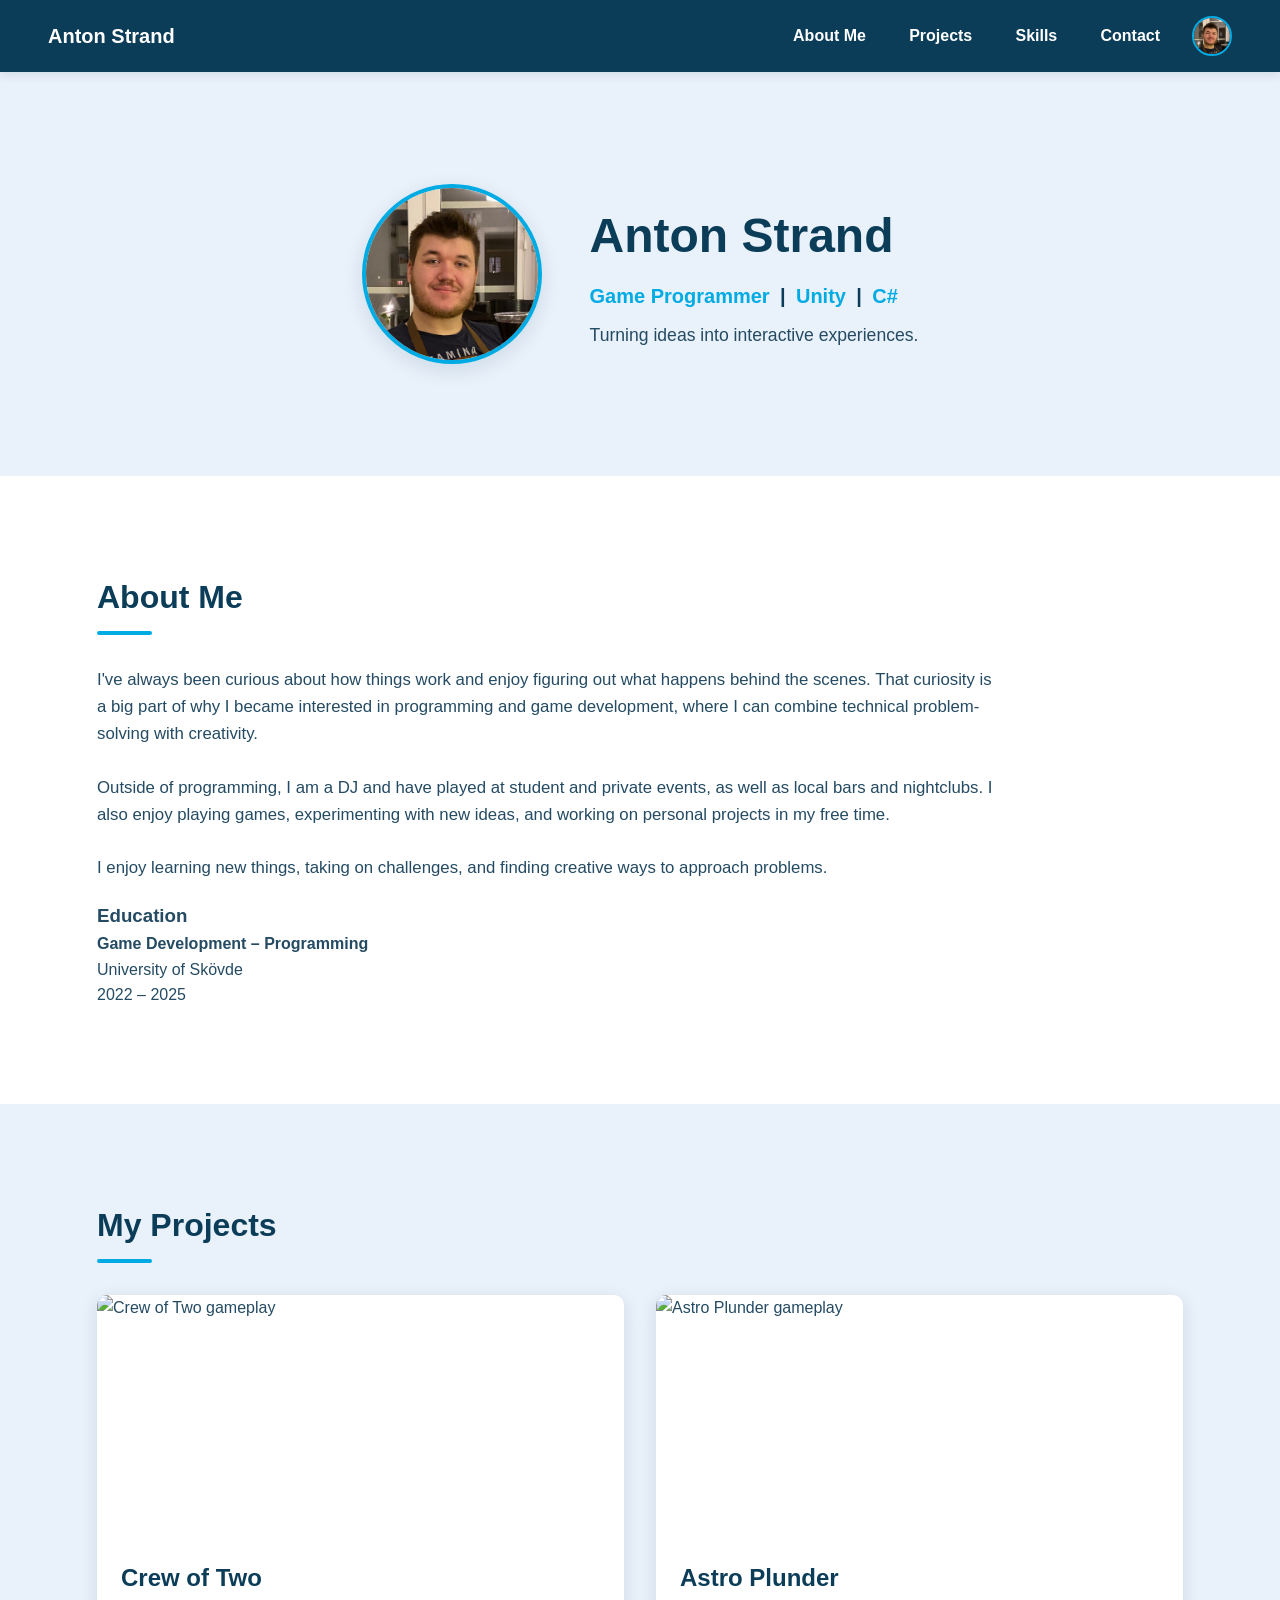
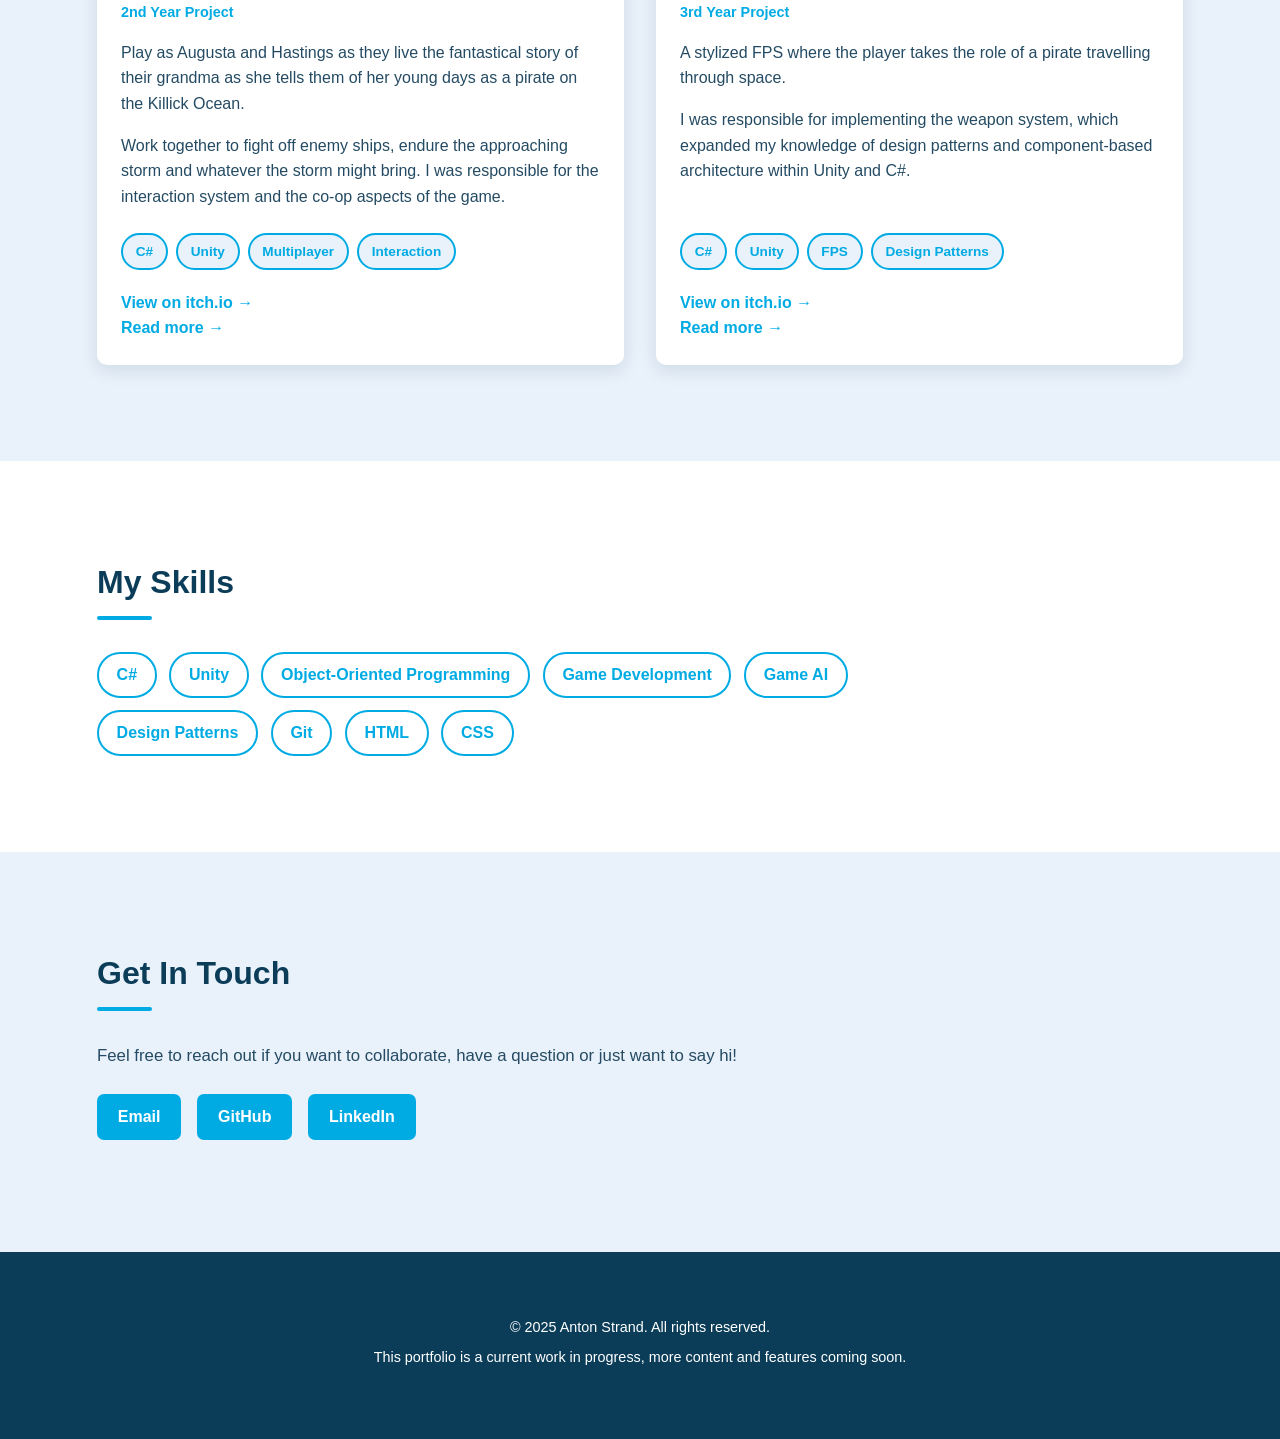
==== commit e508f516: "Updated text etc" ====
--- a/index.html
+++ b/index.html
@@ -109,26 +109,31 @@
   </h2>
 
   <p class="about-text">
-    I'm a recent graduate in game development with a focus on
-    programming. My experience comes primarily from Unity and C#.
-    I'm passionate about creating engaging, functional experiences
-    and continuously expanding my technical skills.
+    I've always been curious about how things work and enjoy figuring out what happens behind the scenes.
+     That curiosity is a big part of why I became interested in programming and game development, where I can combine technical problem-solving with creativity.
+    <br><br>
+    Outside of programming, I am a DJ and have played at student and private events, as well as local bars and nightclubs. 
+    I also enjoy playing games, experimenting with new ideas, and working on personal projects in my free time.
+    <br><br>
+    I enjoy learning new things, taking on challenges, and finding creative ways to approach problems.
   </p>
 
-  <p class="about-text">
-    What drives me the most is problem solving, finding creative
-    solutions to complex problems, and constantly learning something
-    new. During my education, I worked on several games both
-    individually and as part of larger teams.
-  </p>
-
-  <p class="about-text">
-    I've made three games for school courses, participated in
-    several game jams, and released five games on itch.io.
-    I'm also currently working on a multiplayer game with a friend
-    in my free time.
-  </p>
-
+  <div class="education-box"> 
+    
+    <h3>Education</h3>
+    
+    <div class="education-item">
+       <div class="education-header">
+         <h4>Game Development – Programming</h4> 
+                 <p class="education-school">
+           University of Skövde 
+          </p>
+         <span>2022 – 2025</span> 
+        </div> 
+        
+  
+          </div> 
+        </div>
 </div>
 
 </section>
@@ -332,7 +337,7 @@
     </a>
 
     <a
-      href="https://github.com/AntonStrandd"
+      href="https://github.com/Anton1234567"
       target="_blank"
       rel="noopener noreferrer"
     >
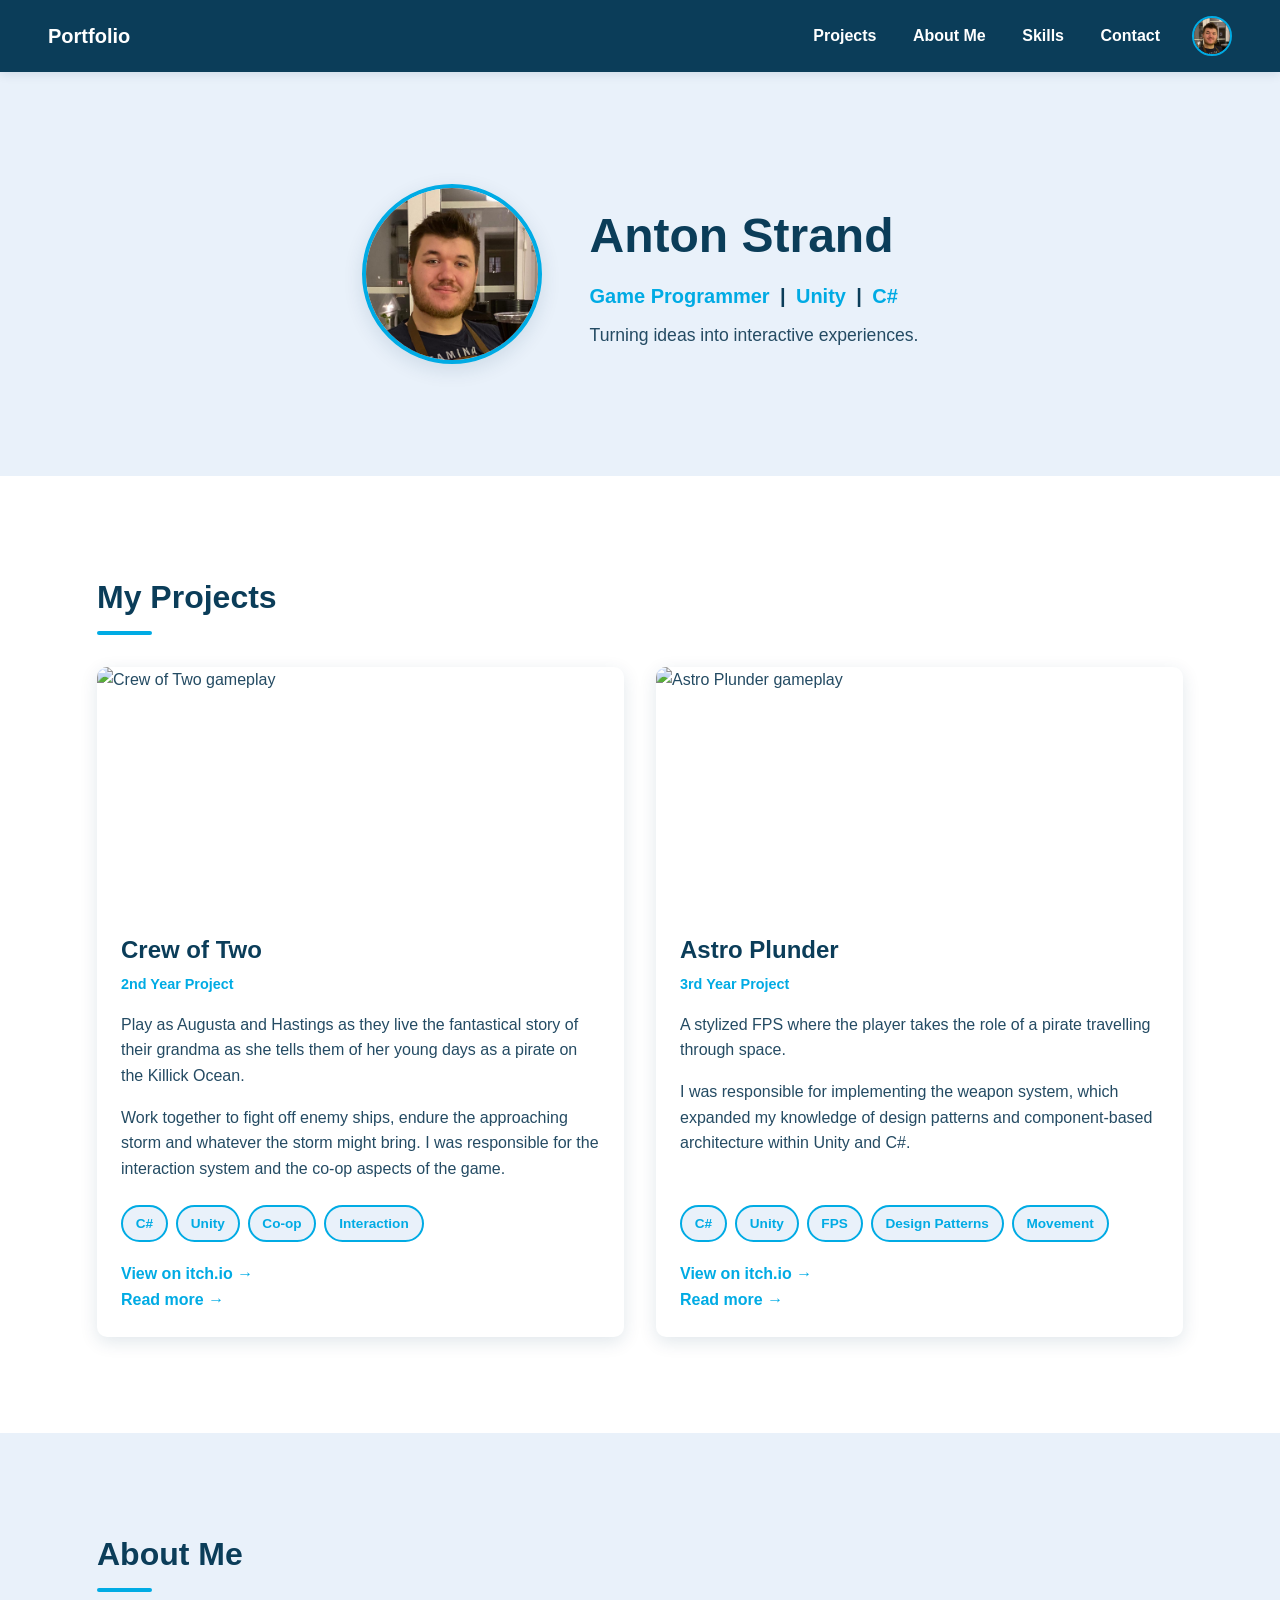
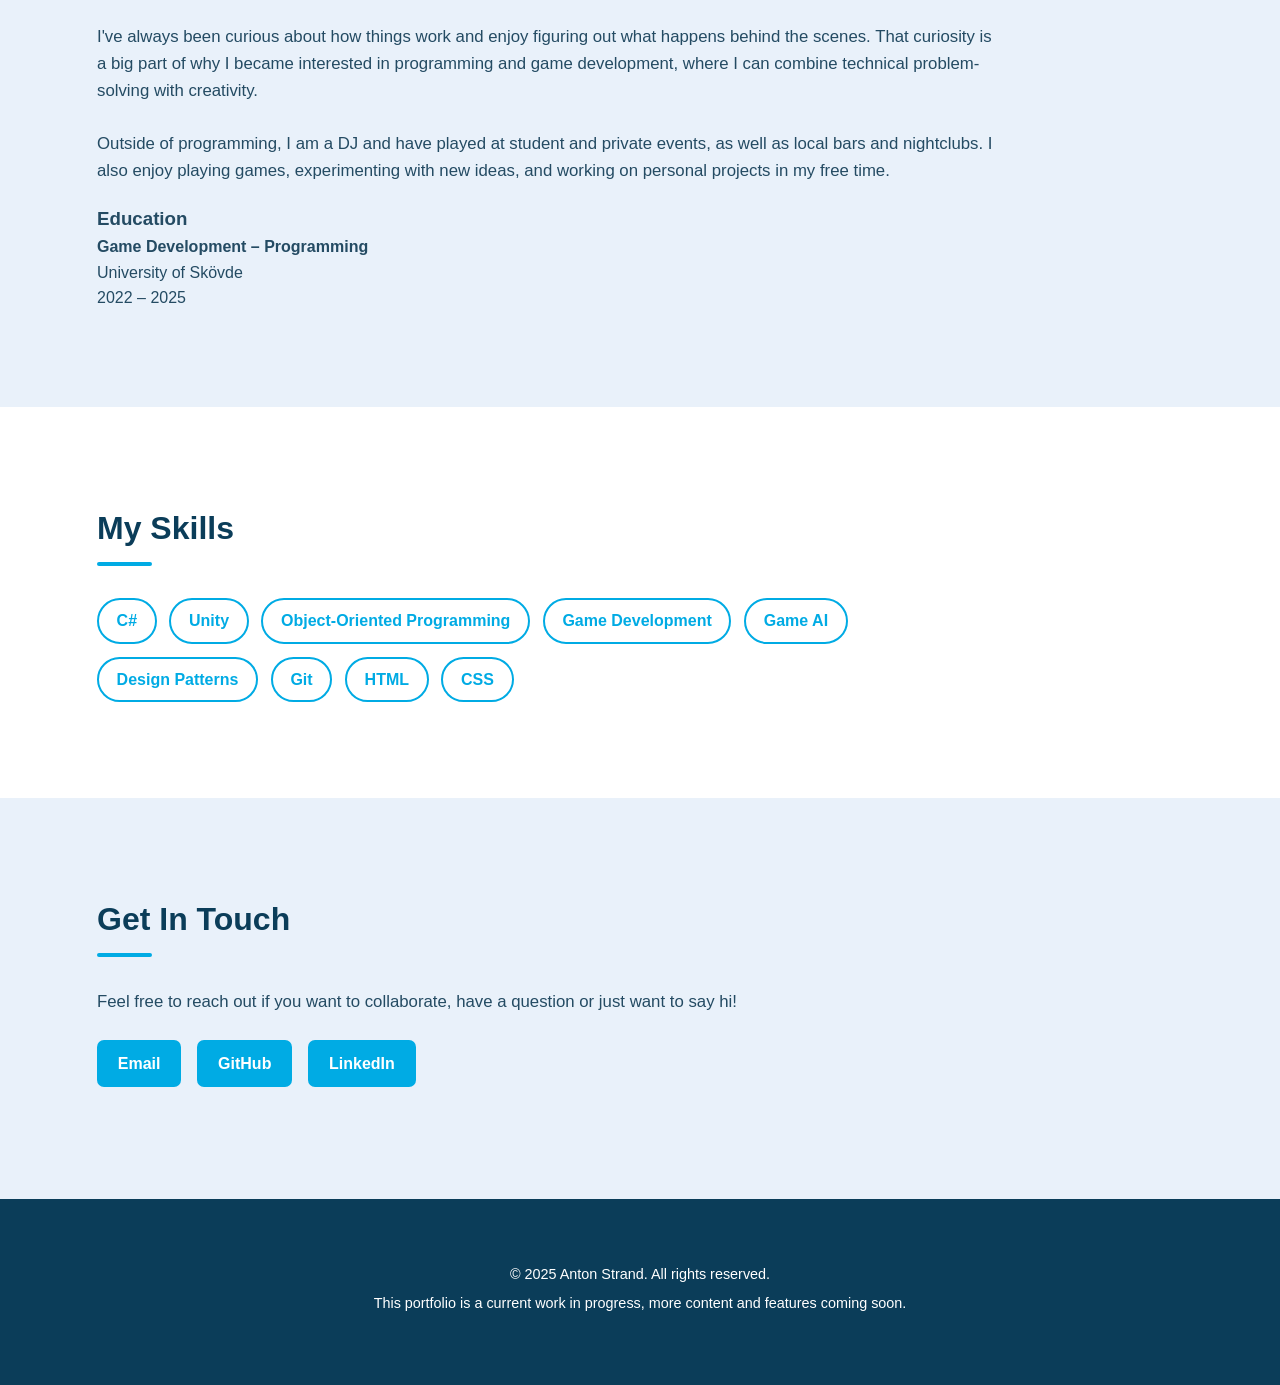
==== commit 1ed5b297: "Cleanup" ====
--- a/index.html
+++ b/index.html
@@ -15,14 +15,11 @@
 <nav class="navbar">
 
   <a href="#" class="nav-logo">
-    Anton Strand
+    Portfolio
   </a>
 
   <div class="nav-content">
 
-    <a href="#about" class="nav-link">
-      About Me
-    </a>
 
     <div class="dropdown">
 
@@ -41,8 +38,9 @@
         </a>
 
       </div>
-
-    </div>
+    <a href="#about" class="nav-link">
+      About Me
+    </a>
 
     <a href="#skills" class="nav-link">
       Skills
@@ -51,6 +49,8 @@
     <a href="#contact" class="nav-link">
       Contact
     </a>
+    </div>
+
 
     <img
       src="FacebookAnton.jpg"
@@ -97,7 +97,155 @@
 </div>
 
 </header>
-
+<!-- ========================= PROJECTS ========================== -->
+
+<section id="projects" class="projects section">
+
+<div class="container">
+
+  <h2>
+    My Projects
+  </h2>
+
+  <div class="project-grid">
+
+
+    <!-- =========================
+         CREW OF TWO
+    ========================== -->
+
+    <article class="project-card">
+
+      <img
+        src="PirateGame.gif"
+        alt="Crew of Two gameplay"
+        class="project-gif"
+      />
+
+      <div class="project-content">
+
+        <h3>
+          Crew of Two
+        </h3>
+
+        <p class="project-year">
+          2nd Year Project
+        </p>
+
+        <p>
+          Play as Augusta and Hastings as they live the fantastical
+          story of their grandma as she tells them of her young days
+          as a pirate on the Killick Ocean.
+        </p>
+
+        <p>
+          Work together to fight off enemy ships, endure the
+          approaching storm and whatever the storm might bring.
+          I was responsible for the interaction system and the
+          co-op aspects of the game.
+        </p>
+
+        <div class="project-tags">
+
+          <span>C#</span>
+          <span>Unity</span>
+          <span>Co-op</span>
+          <span>Interaction</span>
+
+        </div>
+
+        <a
+          href="https://dummaaporentertainment.itch.io/crew-of-two"
+          class="project-link"
+          target="_blank"
+          rel="noopener noreferrer"
+        >
+          View on itch.io →
+        </a>
+        <a
+          href="CrewOfTwo.html"
+          class="project-link"
+          target="_blank"
+          rel="noopener noreferrer"
+        >
+          Read more →
+        </a>
+      </div>
+
+    </article>
+
+
+    <!-- =========================
+         ASTRO PLUNDER
+    ========================== -->
+
+    <article class="project-card">
+
+      <img
+        src="AstroPlunder.gif"
+        alt="Astro Plunder gameplay"
+        class="project-gif"
+      />
+
+      <div class="project-content">
+
+        <h3>
+          Astro Plunder
+        </h3>
+
+        <p class="project-year">
+          3rd Year Project
+        </p>
+
+        <p>
+          A stylized FPS where the player takes the role of a
+          pirate travelling through space.
+        </p>
+
+        <p>
+          I was responsible for implementing the weapon system,
+          which expanded my knowledge of design patterns and
+          component-based architecture within Unity and C#.
+        </p>
+
+        <div class="project-tags">
+
+          <span>C#</span>
+          <span>Unity</span>
+          <span>FPS</span>
+          <span>Design Patterns</span>
+          <span>Movement</span>
+
+        </div>
+
+        <a
+          href="https://pipeturn.itch.io/astro-plunder"
+          class="project-link"
+          target="_blank"
+          rel="noopener noreferrer"
+        >
+          View on itch.io →
+        </a>
+                <a
+          href="AstroPlunder.html"
+          class="project-link"
+          target="_blank"
+          rel="noopener noreferrer"
+        >
+          Read more →
+        </a>
+
+      </div>
+
+    </article>
+
+
+
+  </div>
+
+</div>
+
+</section>
 <!-- ========================= ABOUT ========================== -->
 
 <section id="about" class="about section">
@@ -114,8 +262,6 @@
     <br><br>
     Outside of programming, I am a DJ and have played at student and private events, as well as local bars and nightclubs. 
     I also enjoy playing games, experimenting with new ideas, and working on personal projects in my free time.
-    <br><br>
-    I enjoy learning new things, taking on challenges, and finding creative ways to approach problems.
   </p>
 
   <div class="education-box"> 
@@ -138,154 +284,7 @@
 
 </section>
 
-<!-- ========================= PROJECTS ========================== -->
-
-<section id="projects" class="projects section">
-
-<div class="container">
-
-  <h2>
-    My Projects
-  </h2>
-
-  <div class="project-grid">
-
-
-    <!-- =========================
-         CREW OF TWO
-    ========================== -->
-
-    <article class="project-card">
-
-      <img
-        src="PirateGame.gif"
-        alt="Crew of Two gameplay"
-        class="project-gif"
-      />
-
-      <div class="project-content">
-
-        <h3>
-          Crew of Two
-        </h3>
-
-        <p class="project-year">
-          2nd Year Project
-        </p>
-
-        <p>
-          Play as Augusta and Hastings as they live the fantastical
-          story of their grandma as she tells them of her young days
-          as a pirate on the Killick Ocean.
-        </p>
-
-        <p>
-          Work together to fight off enemy ships, endure the
-          approaching storm and whatever the storm might bring.
-          I was responsible for the interaction system and the
-          co-op aspects of the game.
-        </p>
-
-        <div class="project-tags">
-
-          <span>C#</span>
-          <span>Unity</span>
-          <span>Multiplayer</span>
-          <span>Interaction</span>
-
-        </div>
-
-        <a
-          href="https://dummaaporentertainment.itch.io/crew-of-two"
-          class="project-link"
-          target="_blank"
-          rel="noopener noreferrer"
-        >
-          View on itch.io →
-        </a>
-        <a
-          href="CrewOfTwo.html"
-          class="project-link"
-          target="_blank"
-          rel="noopener noreferrer"
-        >
-          Read more →
-        </a>
-      </div>
-
-    </article>
-
-
-    <!-- =========================
-         ASTRO PLUNDER
-    ========================== -->
-
-    <article class="project-card">
-
-      <img
-        src="AstroPlunder.gif"
-        alt="Astro Plunder gameplay"
-        class="project-gif"
-      />
-
-      <div class="project-content">
-
-        <h3>
-          Astro Plunder
-        </h3>
-
-        <p class="project-year">
-          3rd Year Project
-        </p>
-
-        <p>
-          A stylized FPS where the player takes the role of a
-          pirate travelling through space.
-        </p>
-
-        <p>
-          I was responsible for implementing the weapon system,
-          which expanded my knowledge of design patterns and
-          component-based architecture within Unity and C#.
-        </p>
-
-        <div class="project-tags">
-
-          <span>C#</span>
-          <span>Unity</span>
-          <span>FPS</span>
-          <span>Design Patterns</span>
-
-        </div>
-
-        <a
-          href="https://pipeturn.itch.io/astro-plunder"
-          class="project-link"
-          target="_blank"
-          rel="noopener noreferrer"
-        >
-          View on itch.io →
-        </a>
-                <a
-          href="AstroPlunder.html"
-          class="project-link"
-          target="_blank"
-          rel="noopener noreferrer"
-        >
-          Read more →
-        </a>
-
-      </div>
-
-    </article>
-
-
-
-  </div>
-
-</div>
-
-</section>
+
 
 <!-- ========================= SKILLS ========================== -->
 
--- a/style.css
+++ b/style.css
@@ -337,7 +337,7 @@
 ========================= */
 
 .about {
-background: var(--white);
+background: var(--light-blue);
 }
 
 .about-text {
@@ -359,7 +359,7 @@
 ========================= */
 
 .projects {
-background: var(--light-blue);
+background: var(--white);
 }
 
 /* Project grid */
@@ -547,18 +547,6 @@
 
 font-weight: bold;
 
-transition:
-background-color 0.2s ease,
-color 0.2s ease,
-transform 0.2s ease;
-}
-
-.skills-list li:hover {
-background: var(--bright-blue);
-
-color: var(--white);
-
-transform: translateY(-2px);
 }
 
 /* =========================
